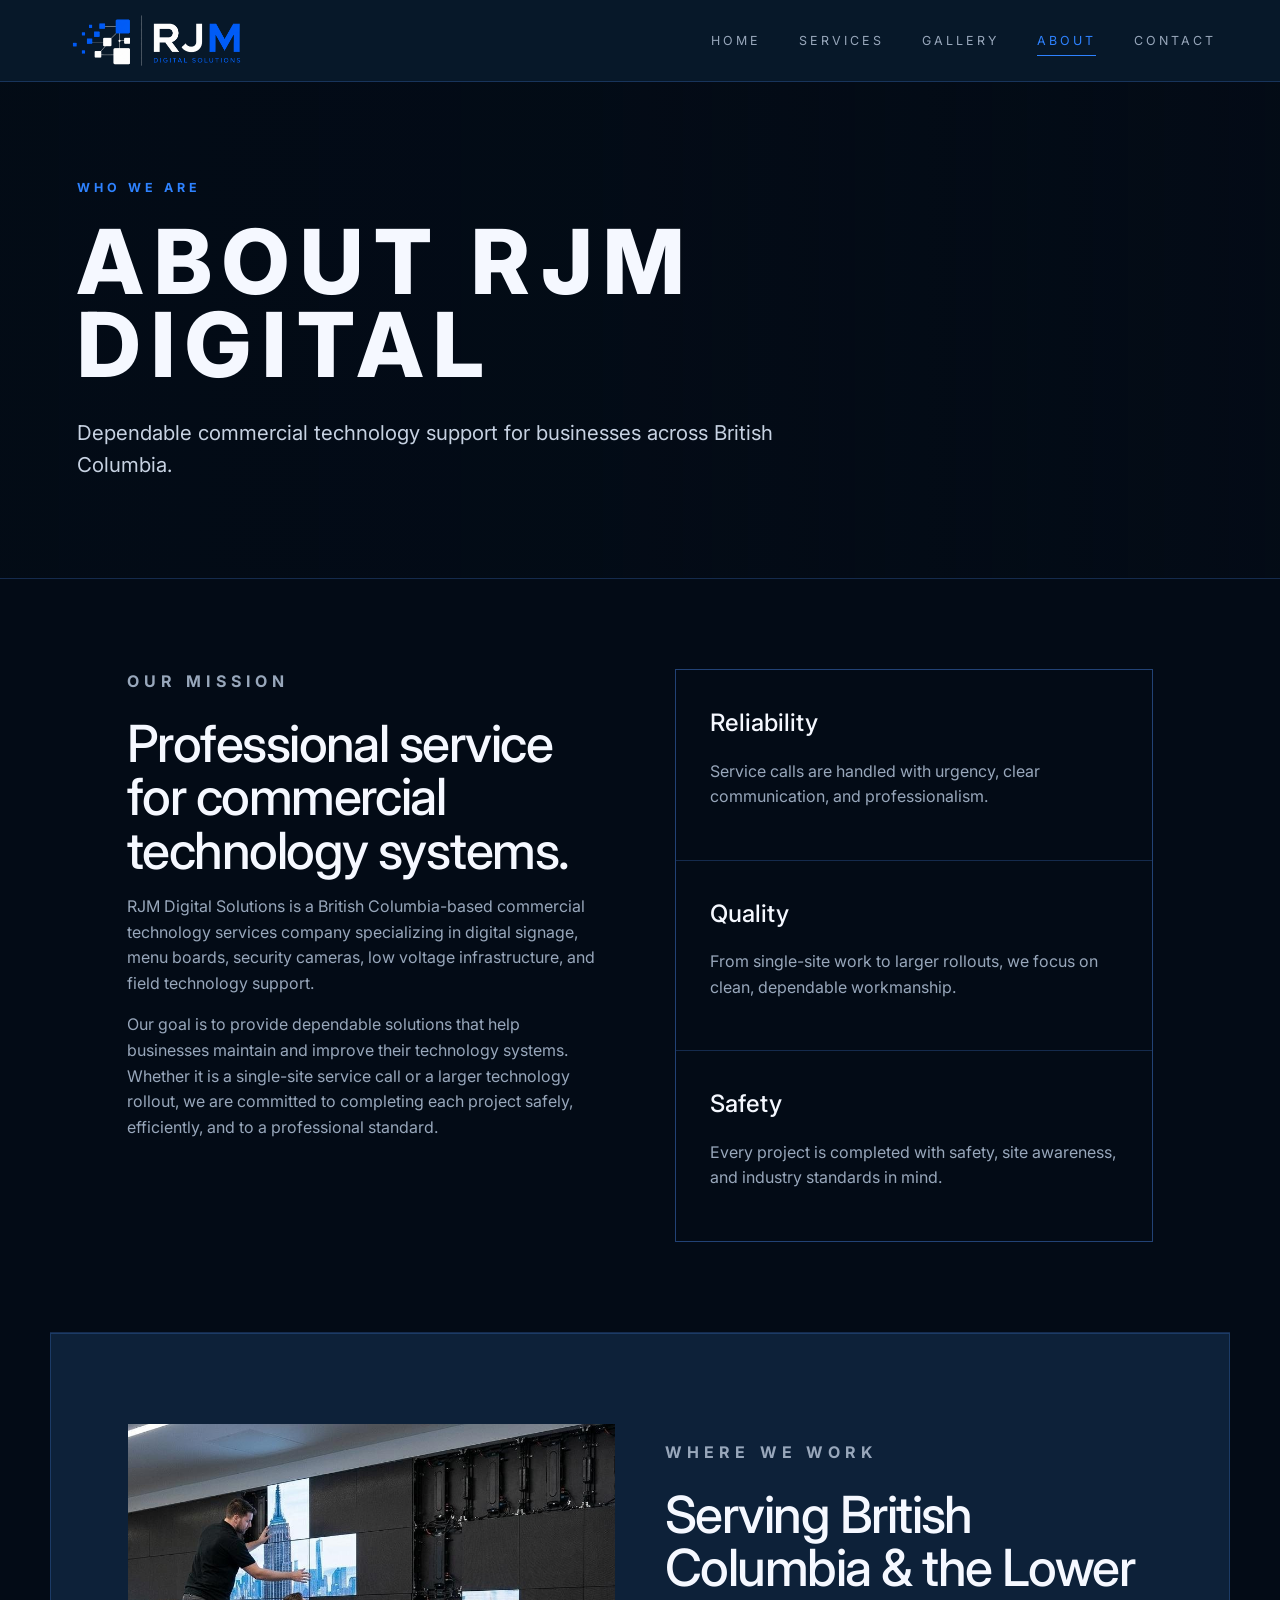
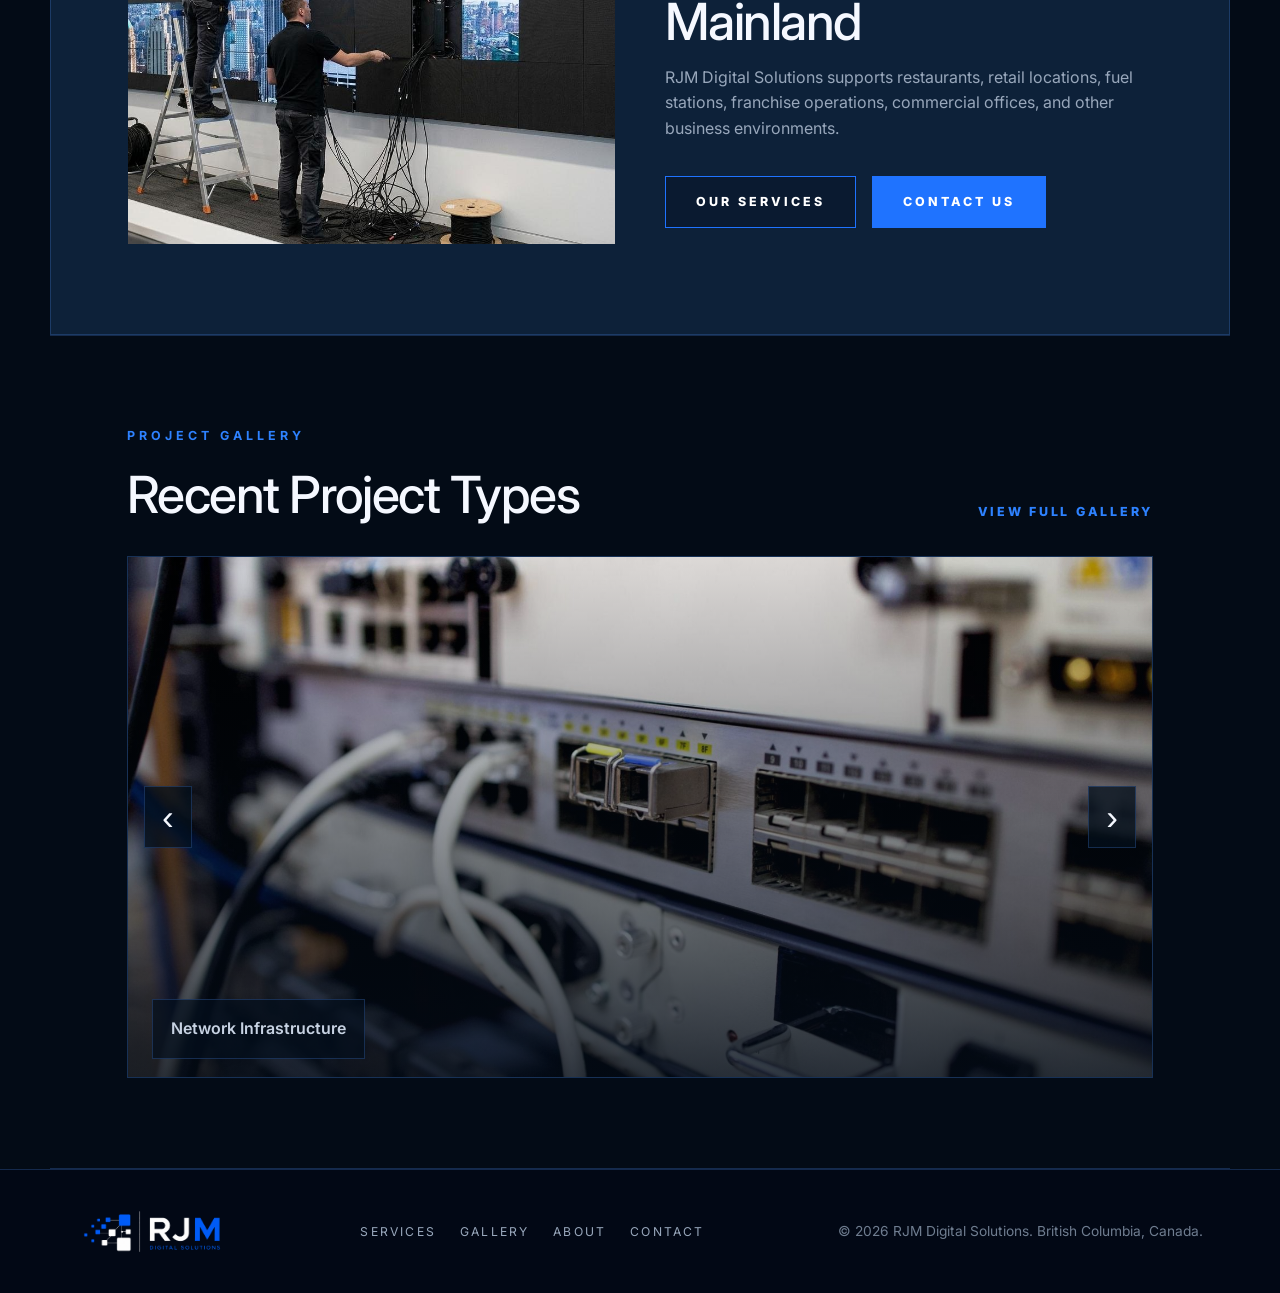
==== about.html @ 9bb383b0 "Add files via upload" ====
<!DOCTYPE html>
<html lang="en">
<head>
  <meta charset="UTF-8" />
  <meta name="viewport" content="width=device-width, initial-scale=1.0" />
  <meta name="description" content="About RJM Digital Solutions, a British Columbia commercial technology services company." />
  <title>About | RJM Digital Solutions</title>
  <link rel="preconnect" href="https://fonts.googleapis.com">
  <link rel="preconnect" href="https://fonts.gstatic.com" crossorigin>
  <link href="https://fonts.googleapis.com/css2?family=Inter:wght@400;500;600;700;800&display=swap" rel="stylesheet">
  <link rel="stylesheet" href="css/style.css" />
</head>
<body data-page="about">

<header class="site-header">
  <a class="brand" href="index.html" aria-label="RJM Digital Solutions home">
    <img src="images/logo-wordmark.png" alt="RJM Digital Solutions logo" />
  </a>
  <button class="nav-toggle" type="button" aria-label="Open menu" aria-expanded="false">
    <span></span><span></span><span></span>
  </button>
  <nav class="site-nav" aria-label="Main navigation">
    <a href="index.html" data-nav="home">Home</a>
    <a href="services.html" data-nav="services">Services</a>
    <a href="gallery.html" data-nav="gallery">Gallery</a>
    <a href="about.html" data-nav="about">About</a>
    <a href="contact.html" data-nav="contact">Contact</a>
  </nav>
</header>

<main>

<section class="page-hero" style="--hero-image: url('images/low-voltage-cabling.jpg');">
  <div class="hero-overlay"></div>
  <div class="page-hero-content">
    <p class="eyebrow">Who We Are</p>
    <h1>About RJM Digital</h1>
    <p>Dependable commercial technology support for businesses across British Columbia.</p>
  </div>
</section>

<section class="split-section about-split">
  <div>
    <p class="section-kicker">Our Mission</p>
    <h2>Professional service for commercial technology systems.</h2>
    <p>RJM Digital Solutions is a British Columbia-based commercial technology services company specializing in digital signage, menu boards, security cameras, low voltage infrastructure, and field technology support.</p>
    <p>Our goal is to provide dependable solutions that help businesses maintain and improve their technology systems. Whether it is a single-site service call or a larger technology rollout, we are committed to completing each project safely, efficiently, and to a professional standard.</p>
  </div>
  <div class="values-stack">
    <article><h3>Reliability</h3><p>Service calls are handled with urgency, clear communication, and professionalism.</p></article>
    <article><h3>Quality</h3><p>From single-site work to larger rollouts, we focus on clean, dependable workmanship.</p></article>
    <article><h3>Safety</h3><p>Every project is completed with safety, site awareness, and industry standards in mind.</p></article>
  </div>
</section>

<section class="image-copy-band">
  <img src="images/video-wall-install.jpg" alt="Technicians installing a commercial video wall">
  <div>
    <p class="section-kicker">Where We Work</p>
    <h2>Serving British Columbia &amp; the Lower Mainland</h2>
    <p>RJM Digital Solutions supports restaurants, retail locations, fuel stations, franchise operations, commercial offices, and other business environments.</p>
    <div class="hero-actions">
      <a class="btn btn-outline" href="services.html">Our Services</a>
      <a class="btn btn-primary" href="contact.html">Contact Us</a>
    </div>
  </div>
</section>


<section class="recent-projects" aria-labelledby="recent-projects-title">
  <div class="section-kicker">Project Gallery</div>
  <div class="section-heading-row">
    <h2 id="recent-projects-title">Recent Project Types</h2>
    <a class="text-link" href="gallery.html">View Full Gallery</a>
  </div>

  <div class="project-slider" data-slider>
    <button class="slider-arrow slider-prev" type="button" aria-label="Previous project" data-prev>‹</button>
    <div class="slider-track">
      <figure class="slide is-active">
        <img src="images/network-rack.jpg" alt="Commercial network rack and infrastructure equipment" data-lightbox>
        <figcaption>Network Infrastructure</figcaption>
      </figure>
      <figure class="slide">
        <img src="images/menu-board-store.jpg" alt="Digital menu boards inside a quick service restaurant" data-lightbox>
        <figcaption>Digital Menu Boards</figcaption>
      </figure>
      <figure class="slide">
        <img src="images/video-wall-install.jpg" alt="Technicians installing a commercial video wall" data-lightbox>
        <figcaption>Digital Signage Installations</figcaption>
      </figure>
      <figure class="slide">
        <img src="images/security-camera-tech.jpg" alt="Technician working on a security camera in a retail store" data-lightbox>
        <figcaption>Security Camera Service</figcaption>
      </figure>
      <figure class="slide">
        <img src="images/digital-signage-tech.jpg" alt="Technician installing a digital display in a restaurant" data-lightbox>
        <figcaption>Commercial Display Service</figcaption>
      </figure>
      <figure class="slide">
        <img src="images/low-voltage-cabling.jpg" alt="Low voltage technicians installing structured cabling" data-lightbox>
        <figcaption>Low Voltage Cabling</figcaption>
      </figure>
    </div>
    <button class="slider-arrow slider-next" type="button" aria-label="Next project" data-next>›</button>
  </div>
</section>

</main>

<footer class="site-footer">
  <div class="footer-inner">
    <a class="footer-logo" href="index.html">
      <img src="images/logo-wordmark.png" alt="RJM Digital Solutions logo" />
    </a>
    <div class="footer-links">
      <a href="services.html">Services</a>
      <a href="gallery.html">Gallery</a>
      <a href="about.html">About</a>
      <a href="contact.html">Contact</a>
    </div>
    <p>© 2026 RJM Digital Solutions. British Columbia, Canada.</p>
  </div>
</footer>
<div class="lightbox" id="lightbox" aria-hidden="true">
  <button class="lightbox-close" type="button" aria-label="Close image">×</button>
  <img src="" alt="Expanded gallery image">
</div>

<script src="js/script.js"></script>
</body>
</html>
---- css/style.css ----
:root {
  --navy-950: #030b16;
  --navy-900: #061323;
  --navy-850: #091a2f;
  --navy-800: #0d2139;
  --navy-700: #102a49;
  --blue: #1f73ff;
  --blue-2: #2e82ff;
  --text: #f5f8ff;
  --muted: #98a7bb;
  --line: rgba(69, 126, 218, 0.28);
  --panel: rgba(11, 29, 50, 0.92);
  --max: 1180px;
}

* {
  box-sizing: border-box;
}

html {
  scroll-behavior: smooth;
}

body {
  margin: 0;
  font-family: "Inter", Arial, sans-serif;
  background: var(--navy-950);
  color: var(--text);
  line-height: 1.6;
}

img {
  max-width: 100%;
  display: block;
}

a {
  color: inherit;
  text-decoration: none;
}

.site-header {
  position: sticky;
  top: 0;
  z-index: 1000;
  height: 82px;
  padding: 0 clamp(18px, 5vw, 70px);
  background: rgba(8, 25, 43, 0.96);
  border-bottom: 1px solid var(--line);
  display: flex;
  align-items: center;
  justify-content: space-between;
  backdrop-filter: blur(14px);
}

.brand {
  display: inline-flex;
  align-items: center;
  min-width: 220px;
}

.brand img {
  width: 185px;
  height: auto;
}

.site-nav {
  display: flex;
  align-items: center;
  gap: clamp(18px, 3vw, 38px);
}

.site-nav a {
  position: relative;
  font-size: 0.78rem;
  letter-spacing: 0.24em;
  text-transform: uppercase;
  color: var(--muted);
  padding: 28px 0;
  transition: color 0.2s ease;
}

.site-nav a:hover,
.site-nav a.is-active {
  color: var(--blue-2);
}

.site-nav a.is-active::after,
.site-nav a:hover::after {
  content: "";
  position: absolute;
  left: 0;
  right: 0;
  bottom: 22px;
  height: 1px;
  background: var(--blue-2);
}

.nav-toggle {
  display: none;
  background: none;
  border: 1px solid var(--line);
  width: 44px;
  height: 42px;
  align-items: center;
  justify-content: center;
  flex-direction: column;
  gap: 5px;
  cursor: pointer;
}

.nav-toggle span {
  width: 20px;
  height: 2px;
  background: var(--text);
}

main {
  overflow: hidden;
}

.hero,
.page-hero {
  position: relative;
  min-height: 680px;
  display: grid;
  align-items: center;
  padding: 96px clamp(22px, 6vw, 84px);
  background-image: var(--hero-image);
  background-size: cover;
  background-position: center;
  border-bottom: 1px solid var(--line);
}

.page-hero {
  min-height: 440px;
}

.hero-overlay {
  position: absolute;
  inset: 0;
  background:
    linear-gradient(90deg, rgba(3, 11, 22, 0.94) 0%, rgba(3, 11, 22, 0.84) 48%, rgba(3, 11, 22, 0.40) 100%),
    linear-gradient(0deg, rgba(3, 11, 22, 0.86), rgba(3, 11, 22, 0.18));
}

.hero-content,
.page-hero-content {
  position: relative;
  z-index: 2;
  max-width: 760px;
}

.hero h1,
.page-hero h1 {
  margin: 0;
  font-size: clamp(3rem, 8vw, 7.5rem);
  line-height: 0.93;
  letter-spacing: 0.12em;
  text-transform: uppercase;
  font-weight: 800;
}

.page-hero h1 {
  font-size: clamp(3rem, 7vw, 5.7rem);
}

.eyebrow,
.section-kicker {
  margin: 0 0 22px;
  color: var(--blue-2);
  font-size: 0.78rem;
  font-weight: 700;
  letter-spacing: 0.32em;
  text-transform: uppercase;
}

.hero-subtitle,
.page-hero p:not(.eyebrow) {
  max-width: 700px;
  margin: 30px 0 0;
  color: #c7d2e2;
  font-size: clamp(1.05rem, 2vw, 1.28rem);
}

.hero-actions {
  display: flex;
  align-items: center;
  gap: 16px;
  flex-wrap: wrap;
  margin-top: 34px;
}

.btn {
  display: inline-flex;
  align-items: center;
  justify-content: center;
  min-height: 52px;
  padding: 0 30px;
  border: 1px solid var(--blue);
  font-size: 0.78rem;
  font-weight: 800;
  letter-spacing: 0.24em;
  text-transform: uppercase;
  transition: transform 0.2s ease, background 0.2s ease, border-color 0.2s ease;
}

.btn:hover {
  transform: translateY(-2px);
}

.btn-primary {
  background: var(--blue);
  color: #fff;
}

.btn-outline {
  background: rgba(4, 15, 28, 0.32);
  color: #fff;
}

.hero-panel {
  position: absolute;
  z-index: 2;
  right: clamp(24px, 6vw, 86px);
  bottom: 70px;
  width: min(40vw, 560px);
  padding: 28px;
  background: rgba(4, 15, 28, 0.72);
  border: 1px solid var(--line);
  box-shadow: 0 30px 80px rgba(0, 0, 0, 0.35);
}

.hero-panel img {
  width: 100%;
}

section {
  padding: 90px clamp(22px, 6vw, 84px);
}

section > h2,
.split-section h2,
.feature-grid-section h2,
.recent-projects h2,
.gallery-section h2,
.contact-section h2,
.cta-band h2,
.image-copy-band h2 {
  margin: 0;
  font-size: clamp(2rem, 4vw, 3.8rem);
  line-height: 1.05;
  font-weight: 500;
  letter-spacing: -0.03em;
}

.split-section {
  max-width: var(--max);
  margin: 0 auto;
  display: grid;
  grid-template-columns: 1fr 1fr;
  gap: 70px;
  border-bottom: 1px solid var(--line);
}

.copy-block p,
.about-split p,
.image-copy-band p,
.service-detail p,
.value-grid p,
.values-stack p,
.contact-info p,
.form-note {
  color: var(--muted);
  font-size: 1rem;
}

.feature-grid-section,
.dark-panel-section,
.gallery-section,
.services-detail-grid,
.contact-section,
.image-copy-band,
.recent-projects,
.cta-band {
  max-width: var(--max);
  margin: 0 auto;
}

.service-preview-grid {
  margin-top: 42px;
  display: grid;
  grid-template-columns: repeat(4, 1fr);
  gap: 1px;
  border: 1px solid var(--line);
  background: var(--line);
}

.image-card {
  min-height: 370px;
  position: relative;
  overflow: hidden;
  background: var(--navy-900);
}

.image-card img {
  width: 100%;
  height: 100%;
  object-fit: cover;
  opacity: 0.58;
  transition: transform 0.35s ease, opacity 0.35s ease;
}

.image-card:hover img {
  transform: scale(1.06);
  opacity: 0.78;
}

.image-card::after {
  content: "";
  position: absolute;
  inset: 0;
  background: linear-gradient(0deg, rgba(3, 11, 22, 0.92) 0%, rgba(3, 11, 22, 0.12) 70%);
}

.image-card div {
  position: absolute;
  z-index: 2;
  left: 28px;
  right: 28px;
  bottom: 28px;
}

.image-card span {
  display: block;
  font-size: 1.35rem;
  font-weight: 600;
  margin-bottom: 10px;
}

.image-card p {
  margin: 0;
  color: #b6c2d2;
  font-size: 0.95rem;
}

.dark-panel-section {
  background: var(--navy-900);
  border: 1px solid var(--line);
  margin-top: 20px;
}

.value-grid {
  display: grid;
  grid-template-columns: repeat(4, 1fr);
  gap: 1px;
  margin-top: 35px;
  background: var(--line);
  border: 1px solid var(--line);
}

.value-grid article,
.values-stack article {
  background: var(--navy-950);
  padding: 34px;
}

.value-grid h3,
.values-stack h3,
.service-detail h2 {
  margin: 0 0 16px;
  font-size: 1.5rem;
  font-weight: 500;
}

.cta-band {
  display: flex;
  align-items: center;
  justify-content: space-between;
  gap: 28px;
  background: var(--navy-800);
  border: 1px solid var(--line);
  margin-top: 20px;
}

.services-detail-grid {
  display: grid;
  gap: 1px;
  background: var(--line);
  border: 1px solid var(--line);
  padding: 0;
  margin-top: 80px;
  margin-bottom: 80px;
}

.service-detail {
  display: grid;
  grid-template-columns: 0.9fr 1.1fr;
  gap: 0;
  background: var(--navy-950);
}

.service-detail.reverse {
  grid-template-columns: 1.1fr 0.9fr;
}

.service-detail.reverse img {
  order: 2;
}

.service-detail img {
  width: 100%;
  height: 100%;
  min-height: 440px;
  object-fit: cover;
}

.service-detail > div {
  padding: clamp(32px, 5vw, 60px);
  background: rgba(8, 25, 43, 0.76);
}

.service-detail ul {
  padding-left: 20px;
  color: #c2cad8;
}

.service-detail li {
  margin: 10px 0;
}

.gallery-grid {
  display: grid;
  grid-template-columns: repeat(3, 1fr);
  gap: 18px;
  margin-top: 38px;
}

.gallery-grid figure {
  margin: 0;
  background: var(--navy-900);
  border: 1px solid var(--line);
  overflow: hidden;
}

.gallery-grid img {
  width: 100%;
  height: 290px;
  object-fit: cover;
  cursor: zoom-in;
  transition: transform 0.3s ease;
}

.gallery-grid figure:hover img {
  transform: scale(1.04);
}

.gallery-grid figcaption,
.slide figcaption {
  padding: 16px 18px;
  color: #c7d2e2;
  font-weight: 600;
}

.tag-list {
  display: flex;
  flex-wrap: wrap;
  gap: 12px;
}

.tag-list span {
  border: 1px solid var(--line);
  background: var(--navy-950);
  padding: 12px 16px;
  color: #c7d2e2;
}

.about-split {
  align-items: start;
}

.values-stack {
  display: grid;
  gap: 1px;
  background: var(--line);
  border: 1px solid var(--line);
}

.image-copy-band {
  display: grid;
  grid-template-columns: 1fr 1fr;
  gap: 50px;
  align-items: center;
  background: var(--navy-800);
  border: 1px solid var(--line);
}

.image-copy-band img {
  width: 100%;
  height: 420px;
  object-fit: cover;
}

.contact-section {
  display: grid;
  grid-template-columns: 0.9fr 1.1fr;
  gap: 80px;
  align-items: start;
}

.info-block {
  margin-top: 34px;
}

.info-block a {
  color: #c7d2e2;
}

.quote-form {
  background: var(--navy-900);
  border: 1px solid var(--line);
  padding: clamp(26px, 4vw, 44px);
}

.form-grid {
  display: grid;
  grid-template-columns: 1fr 1fr;
  gap: 18px;
  margin-top: 24px;
}

label {
  display: grid;
  gap: 8px;
  color: var(--blue-2);
  font-size: 0.75rem;
  font-weight: 700;
  letter-spacing: 0.22em;
  text-transform: uppercase;
}

label.full {
  grid-column: 1 / -1;
}

input,
select,
textarea {
  width: 100%;
  border: 1px solid rgba(72, 130, 222, 0.45);
  background: #10233b;
  color: var(--text);
  min-height: 52px;
  padding: 14px 16px;
  font: inherit;
  outline: none;
}

textarea {
  min-height: 150px;
  resize: vertical;
}

input:focus,
select:focus,
textarea:focus {
  border-color: var(--blue);
}

.full-button {
  width: 100%;
  margin-top: 22px;
}

.form-note {
  font-size: 0.85rem;
  margin-bottom: 0;
}

.recent-projects {
  border-top: 1px solid var(--line);
  border-bottom: 1px solid var(--line);
}

.section-heading-row {
  display: flex;
  align-items: end;
  justify-content: space-between;
  gap: 20px;
  margin-bottom: 34px;
}

.text-link {
  color: var(--blue-2);
  font-size: 0.78rem;
  font-weight: 800;
  letter-spacing: 0.22em;
  text-transform: uppercase;
}

.project-slider {
  position: relative;
  border: 1px solid var(--line);
  background: var(--navy-900);
  overflow: hidden;
}

.slider-track {
  min-height: 520px;
  position: relative;
}

.slide {
  position: absolute;
  inset: 0;
  margin: 0;
  opacity: 0;
  pointer-events: none;
  transition: opacity 0.55s ease;
}

.slide.is-active {
  opacity: 1;
  pointer-events: auto;
}

.slide img {
  width: 100%;
  height: 520px;
  object-fit: cover;
  cursor: zoom-in;
}

.slide::after {
  content: "";
  position: absolute;
  inset: 0;
  background: linear-gradient(0deg, rgba(3, 11, 22, 0.82), rgba(3, 11, 22, 0.05));
  pointer-events: none;
}

.slide figcaption {
  position: absolute;
  z-index: 2;
  left: 24px;
  bottom: 18px;
  background: rgba(4, 15, 28, 0.72);
  border: 1px solid var(--line);
}

.slider-arrow {
  position: absolute;
  top: 50%;
  transform: translateY(-50%);
  z-index: 4;
  width: 48px;
  height: 62px;
  border: 1px solid var(--line);
  background: rgba(4, 15, 28, 0.74);
  color: var(--text);
  font-size: 2.2rem;
  cursor: pointer;
}

.slider-prev { left: 16px; }
.slider-next { right: 16px; }

.site-footer {
  background: #020815;
  border-top: 1px solid var(--line);
  padding: 36px clamp(22px, 6vw, 84px);
}

.footer-inner {
  max-width: var(--max);
  margin: 0 auto;
  display: flex;
  align-items: center;
  justify-content: space-between;
  gap: 24px;
}

.footer-logo img {
  width: 150px;
}

.footer-links {
  display: flex;
  gap: 24px;
}

.footer-links a {
  color: var(--muted);
  letter-spacing: 0.18em;
  text-transform: uppercase;
  font-size: 0.76rem;
}

.footer-inner p {
  color: #6f7d90;
  font-size: 0.86rem;
}

.lightbox {
  position: fixed;
  inset: 0;
  z-index: 2000;
  display: none;
  align-items: center;
  justify-content: center;
  padding: 30px;
  background: rgba(0, 0, 0, 0.88);
}

.lightbox.is-open {
  display: flex;
}

.lightbox img {
  max-width: 94vw;
  max-height: 86vh;
  object-fit: contain;
  border: 1px solid rgba(255, 255, 255, 0.2);
}

.lightbox-close {
  position: absolute;
  top: 20px;
  right: 26px;
  border: 1px solid rgba(255, 255, 255, 0.32);
  background: rgba(4, 15, 28, 0.86);
  color: #fff;
  font-size: 2rem;
  width: 52px;
  height: 52px;
  cursor: pointer;
}

@media (max-width: 1050px) {
  .service-preview-grid,
  .value-grid,
  .gallery-grid {
    grid-template-columns: repeat(2, 1fr);
  }
  .hero-panel {
    display: none;
  }
  .hero,
  .page-hero {
    min-height: 560px;
  }
}

@media (max-width: 820px) {
  .site-header {
    height: 74px;
  }
  .brand img {
    width: 155px;
  }
  .nav-toggle {
    display: inline-flex;
  }
  .site-nav {
    position: fixed;
    top: 74px;
    left: 0;
    right: 0;
    display: none;
    flex-direction: column;
    align-items: stretch;
    gap: 0;
    background: rgba(6, 19, 35, 0.98);
    border-bottom: 1px solid var(--line);
  }
  .site-nav.is-open {
    display: flex;
  }
  .site-nav a {
    padding: 18px 24px;
    border-top: 1px solid var(--line);
  }
  .site-nav a.is-active::after,
  .site-nav a:hover::after {
    display: none;
  }
  .split-section,
  .service-detail,
  .service-detail.reverse,
  .image-copy-band,
  .contact-section {
    grid-template-columns: 1fr;
  }
  .service-detail.reverse img {
    order: 0;
  }
  .cta-band,
  .section-heading-row,
  .footer-inner {
    flex-direction: column;
    align-items: flex-start;
  }
  .form-grid {
    grid-template-columns: 1fr;
  }
  .footer-links {
    flex-wrap: wrap;
  }
}

@media (max-width: 600px) {
  .hero,
  .page-hero,
  section {
    padding-left: 18px;
    padding-right: 18px;
  }
  .hero h1,
  .page-hero h1 {
    letter-spacing: 0.07em;
  }
  .service-preview-grid,
  .value-grid,
  .gallery-grid {
    grid-template-columns: 1fr;
  }
  .slider-track,
  .slide img {
    height: 360px;
    min-height: 360px;
  }
  .slider-arrow {
    width: 42px;
    height: 52px;
  }
  .service-detail img,
  .image-copy-band img {
    min-height: 300px;
    height: 300px;
  }
}
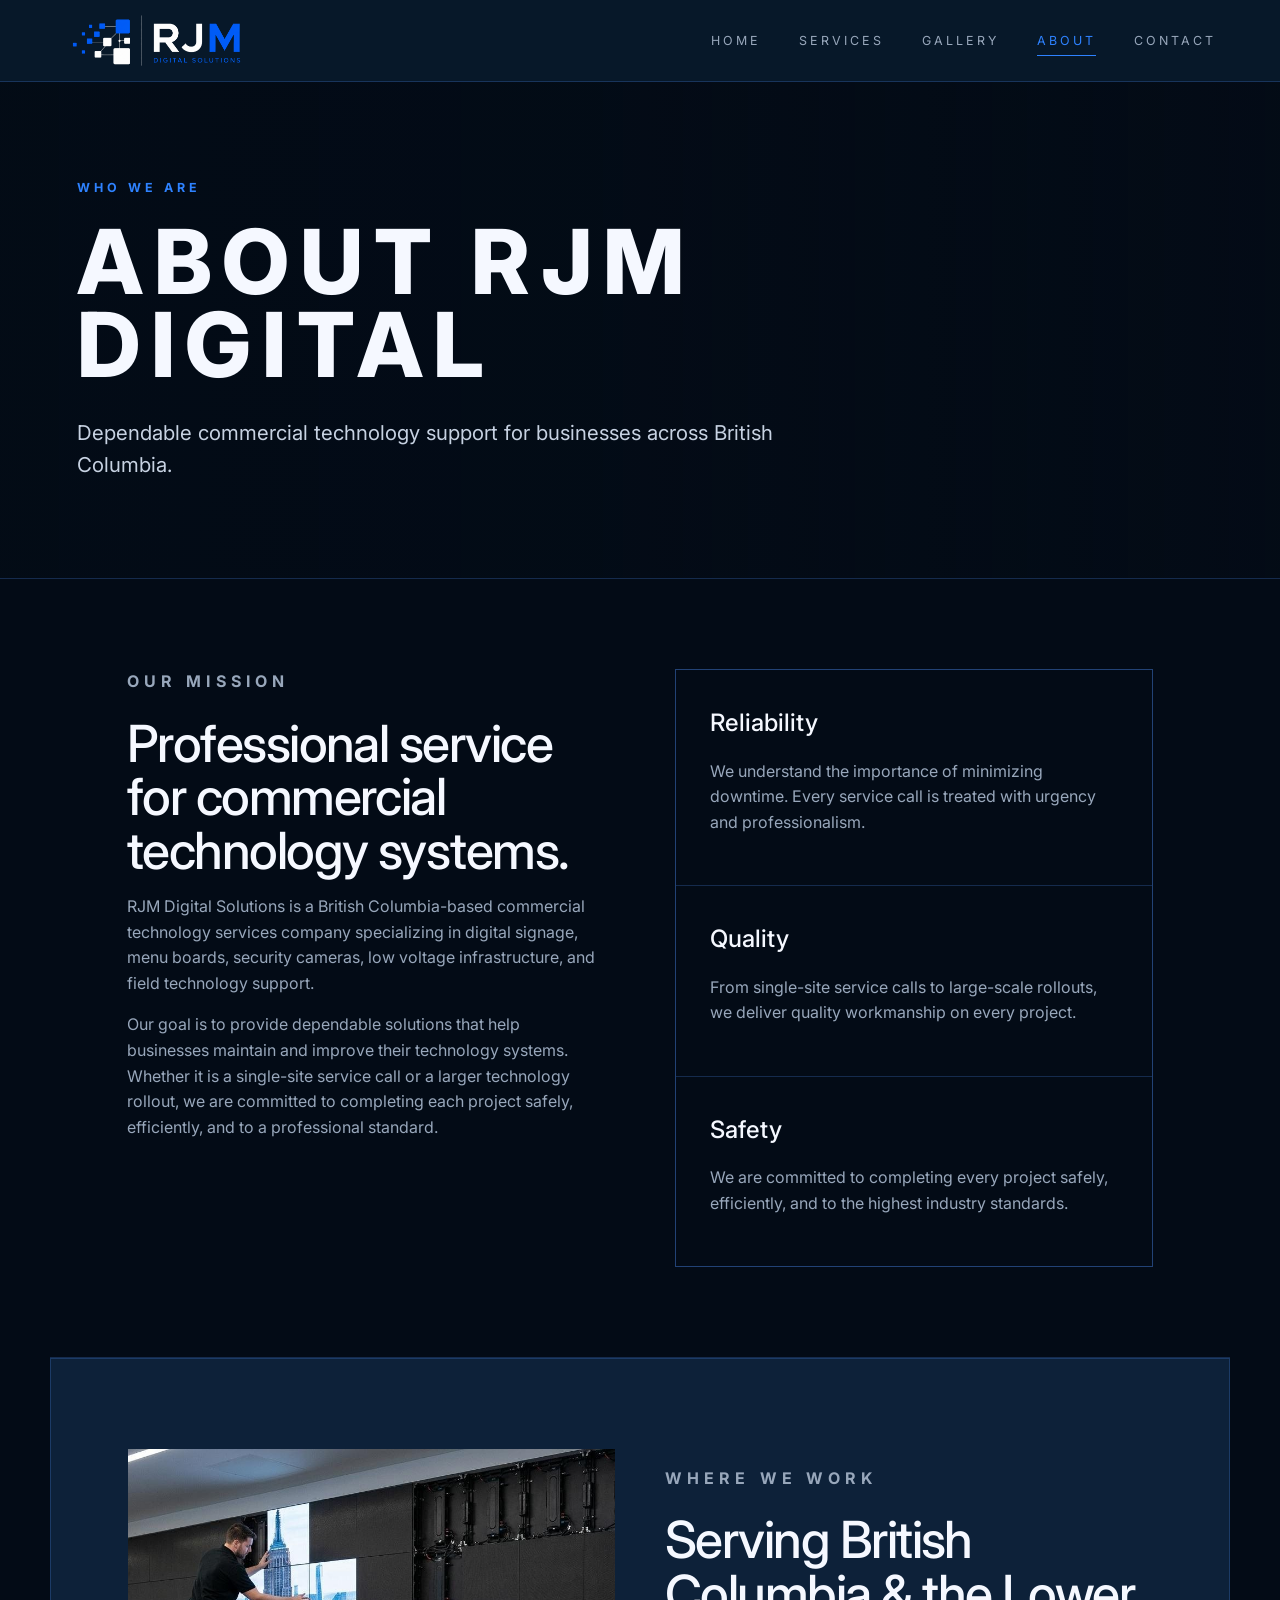
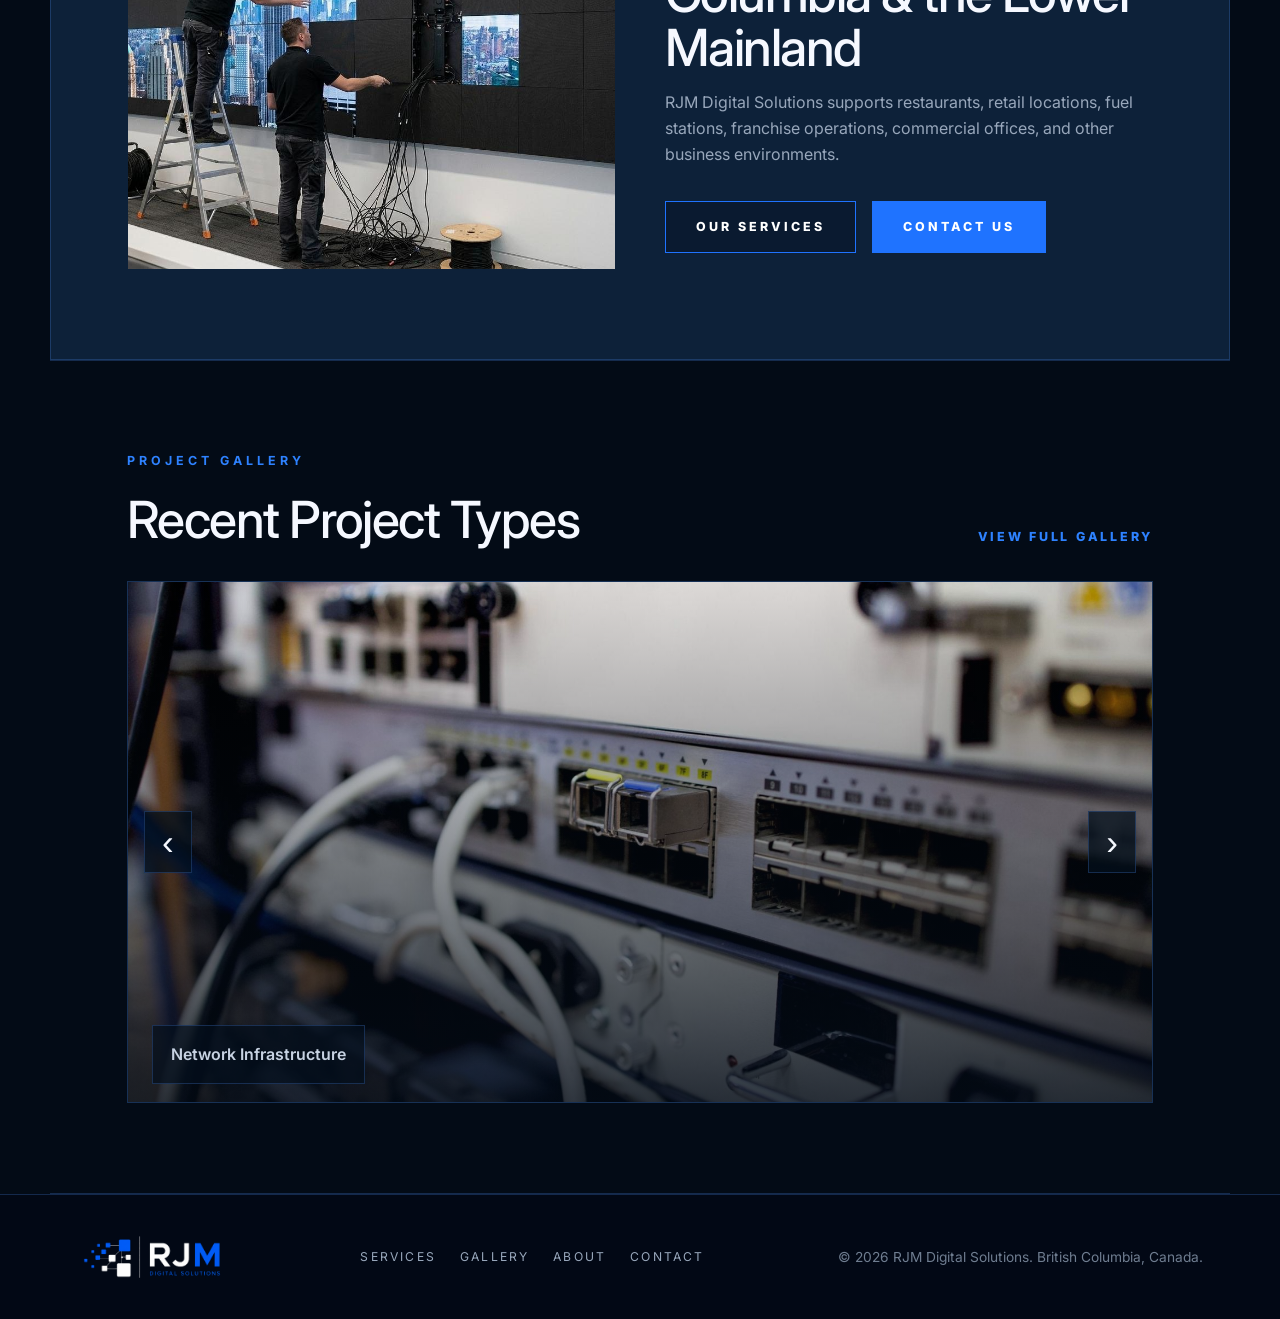
==== commit 8cbb7193: "Update about.html" ====
--- a/about.html
+++ b/about.html
@@ -47,9 +47,9 @@
     <p>Our goal is to provide dependable solutions that help businesses maintain and improve their technology systems. Whether it is a single-site service call or a larger technology rollout, we are committed to completing each project safely, efficiently, and to a professional standard.</p>
   </div>
   <div class="values-stack">
-    <article><h3>Reliability</h3><p>Service calls are handled with urgency, clear communication, and professionalism.</p></article>
-    <article><h3>Quality</h3><p>From single-site work to larger rollouts, we focus on clean, dependable workmanship.</p></article>
-    <article><h3>Safety</h3><p>Every project is completed with safety, site awareness, and industry standards in mind.</p></article>
+    <article><h3>Reliability</h3><p>We understand the importance of minimizing downtime. Every service call is treated with urgency and professionalism.</p></article>
+    <article><h3>Quality</h3><p>From single-site service calls to large-scale rollouts, we deliver quality workmanship on every project.</p></article>
+    <article><h3>Safety</h3><p>We are committed to completing every project safely, efficiently, and to the highest industry standards.</p></article>
   </div>
 </section>
 
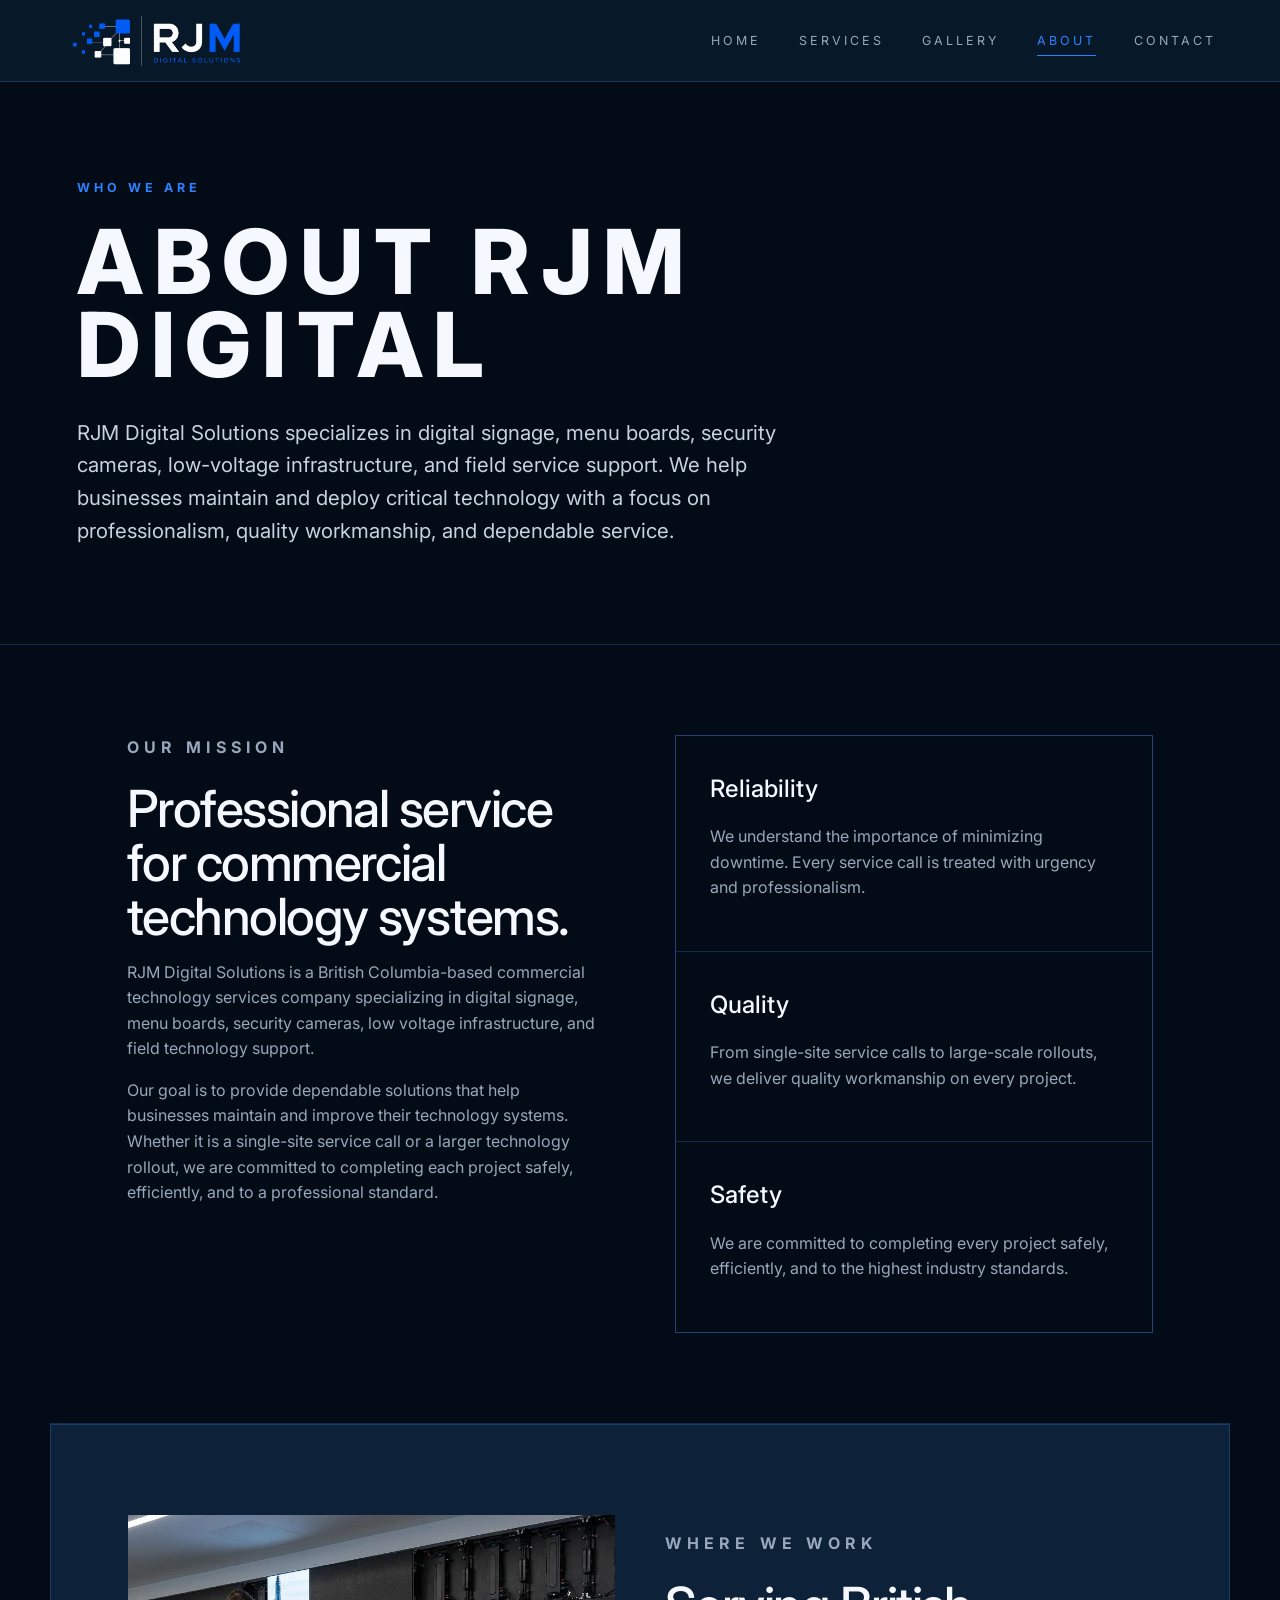
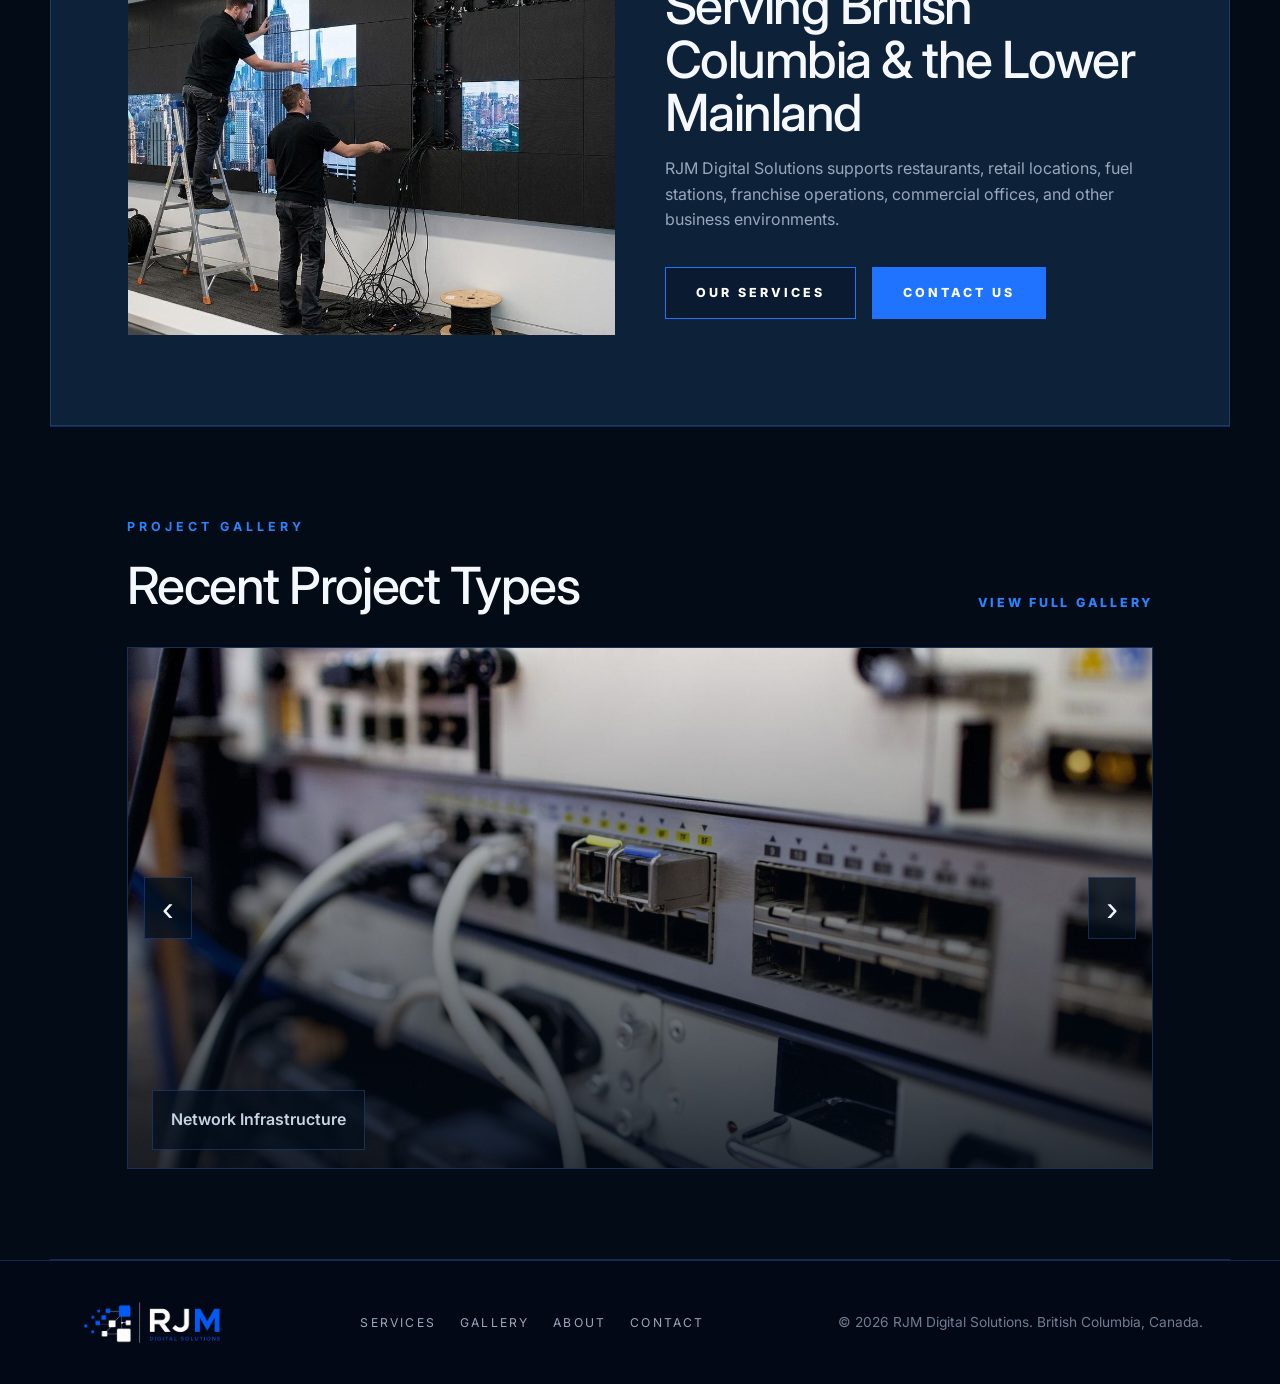
==== commit 322de319: "Update about.html" ====
--- a/about.html
+++ b/about.html
@@ -1,6 +1,8 @@
 <!DOCTYPE html>
 <html lang="en">
 <head>
+  <link rel="icon" href="/favicon-light.png" media="(prefers-color-scheme: light)">
+<link rel="icon" href="/favicon-dark.png" media="(prefers-color-scheme: dark)">
   <meta charset="UTF-8" />
   <meta name="viewport" content="width=device-width, initial-scale=1.0" />
   <meta name="description" content="About RJM Digital Solutions, a British Columbia commercial technology services company." />
@@ -35,7 +37,7 @@
   <div class="page-hero-content">
     <p class="eyebrow">Who We Are</p>
     <h1>About RJM Digital</h1>
-    <p>Dependable commercial technology support for businesses across British Columbia.</p>
+    <p>RJM Digital Solutions specializes in digital signage, menu boards, security cameras, low-voltage infrastructure, and field service support. We help businesses maintain and deploy critical technology with a focus on professionalism, quality workmanship, and dependable service.</p>
   </div>
 </section>
 
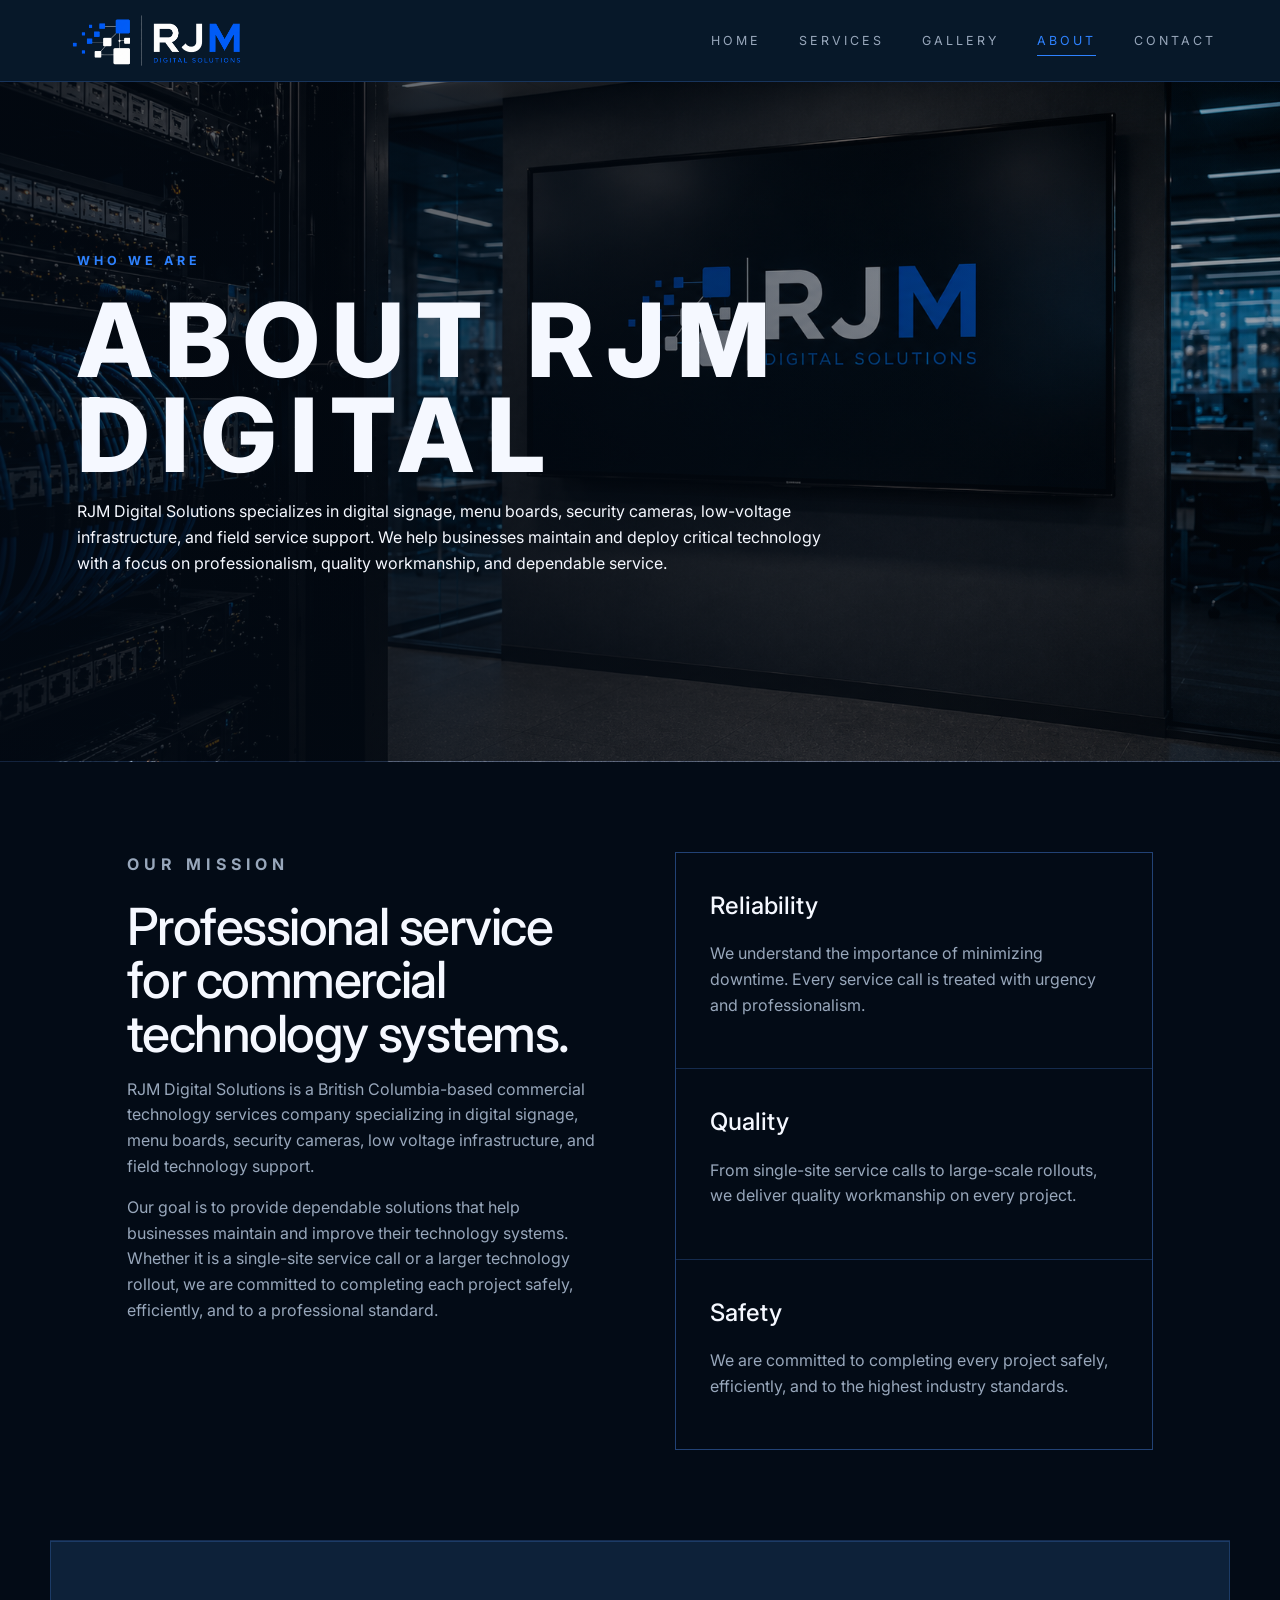
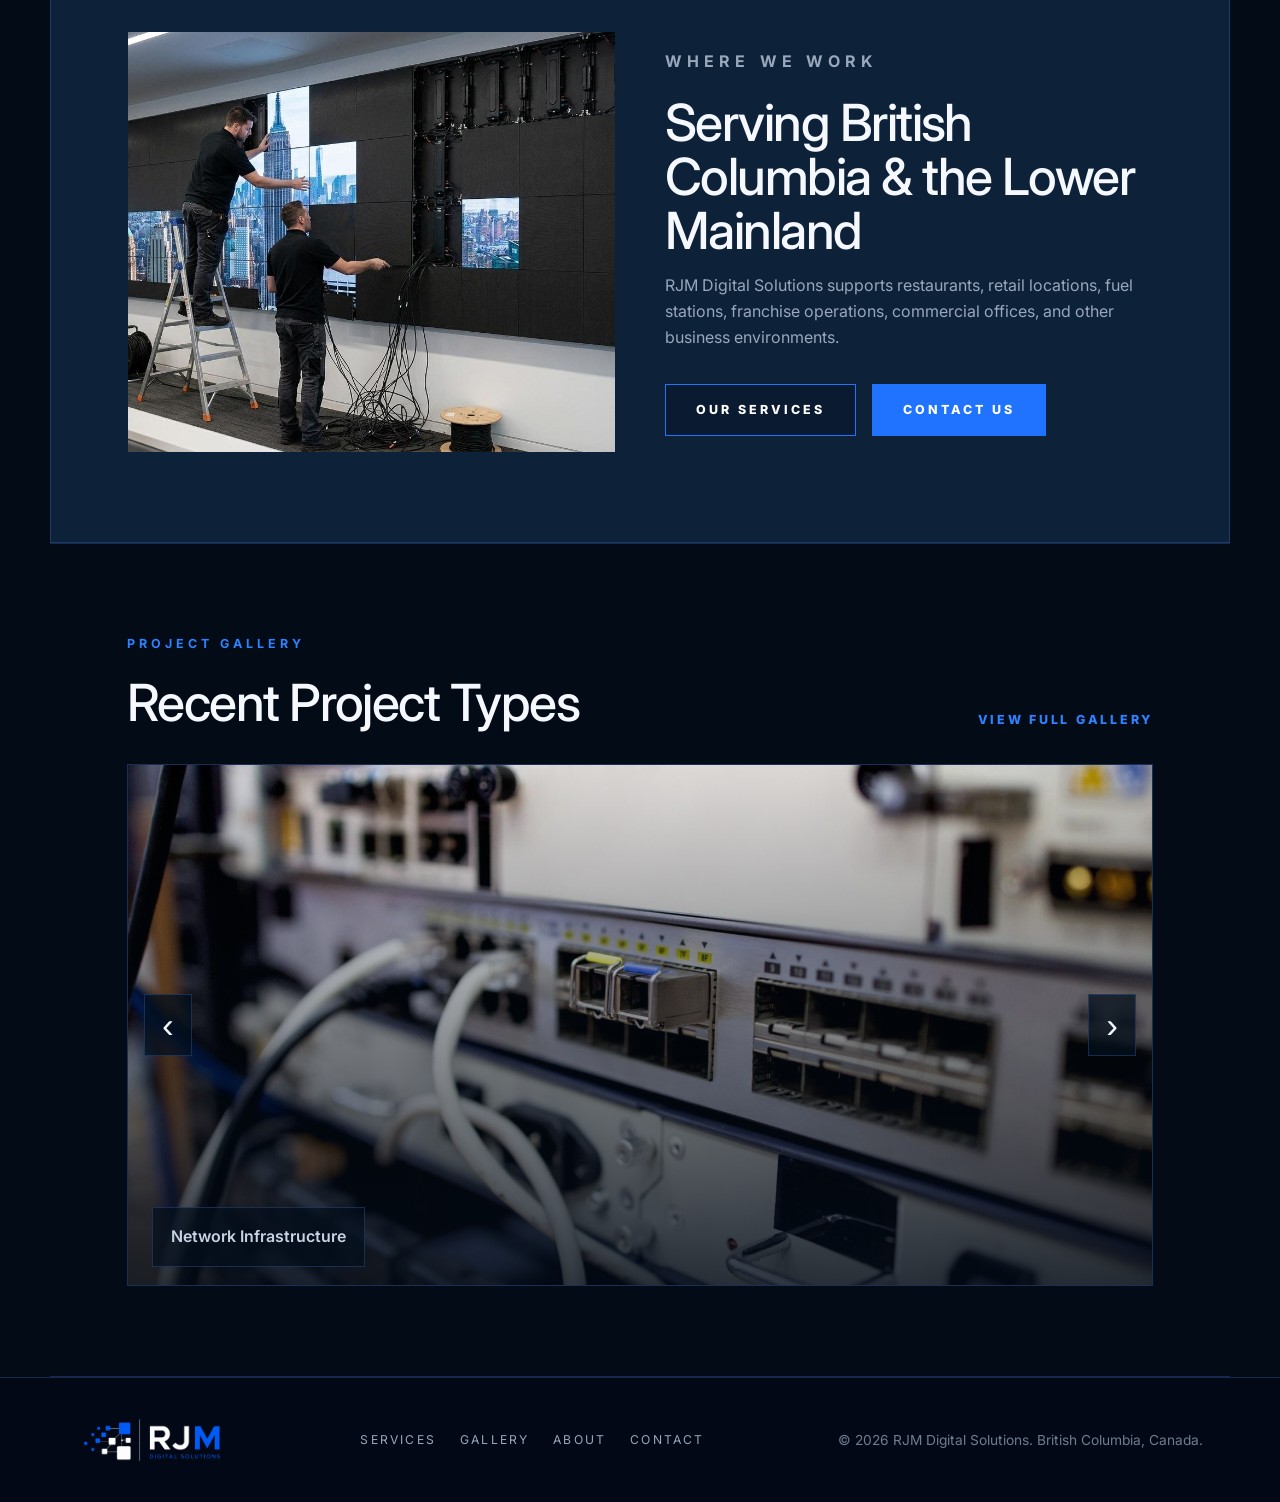
==== commit 78bc7cc6: "Update about.html" ====
--- a/about.html
+++ b/about.html
@@ -32,7 +32,7 @@
 
 <main>
 
-<section class="page-hero" style="--hero-image: url('images/low-voltage-cabling.jpg');">
+<section class="hero hero-home" style="background-image: url('images/about-hero.png');">
   <div class="hero-overlay"></div>
   <div class="page-hero-content">
     <p class="eyebrow">Who We Are</p>
--- a/css/style.css
+++ b/css/style.css
@@ -141,8 +141,17 @@
   position: absolute;
   inset: 0;
   background:
-    linear-gradient(90deg, rgba(3, 11, 22, 0.94) 0%, rgba(3, 11, 22, 0.84) 48%, rgba(3, 11, 22, 0.40) 100%),
-    linear-gradient(0deg, rgba(3, 11, 22, 0.86), rgba(3, 11, 22, 0.18));
+    linear-gradient(
+      90deg,
+      rgba(3, 11, 22, 0.68) 0%,
+      rgba(3, 11, 22, 0.52) 48%,
+      rgba(3, 11, 22, 0.18) 100%
+    ),
+    linear-gradient(
+      0deg,
+      rgba(3, 11, 22, 0.42),
+      rgba(3, 11, 22, 0.06)
+    );
 }
 
 .hero-content,
@@ -179,9 +188,14 @@
 .hero-subtitle,
 .page-hero p:not(.eyebrow) {
   max-width: 700px;
-  margin: 30px 0 0;
-  color: #c7d2e2;
-  font-size: clamp(1.05rem, 2vw, 1.28rem);
+  margin: 26px 0 0;
+
+  font-size: 1.15rem;
+  font-weight: 400;
+  line-height: 1.7;
+  letter-spacing: 0.005em;
+
+  color: rgba(255,255,255,0.75);
 }
 
 .hero-actions {
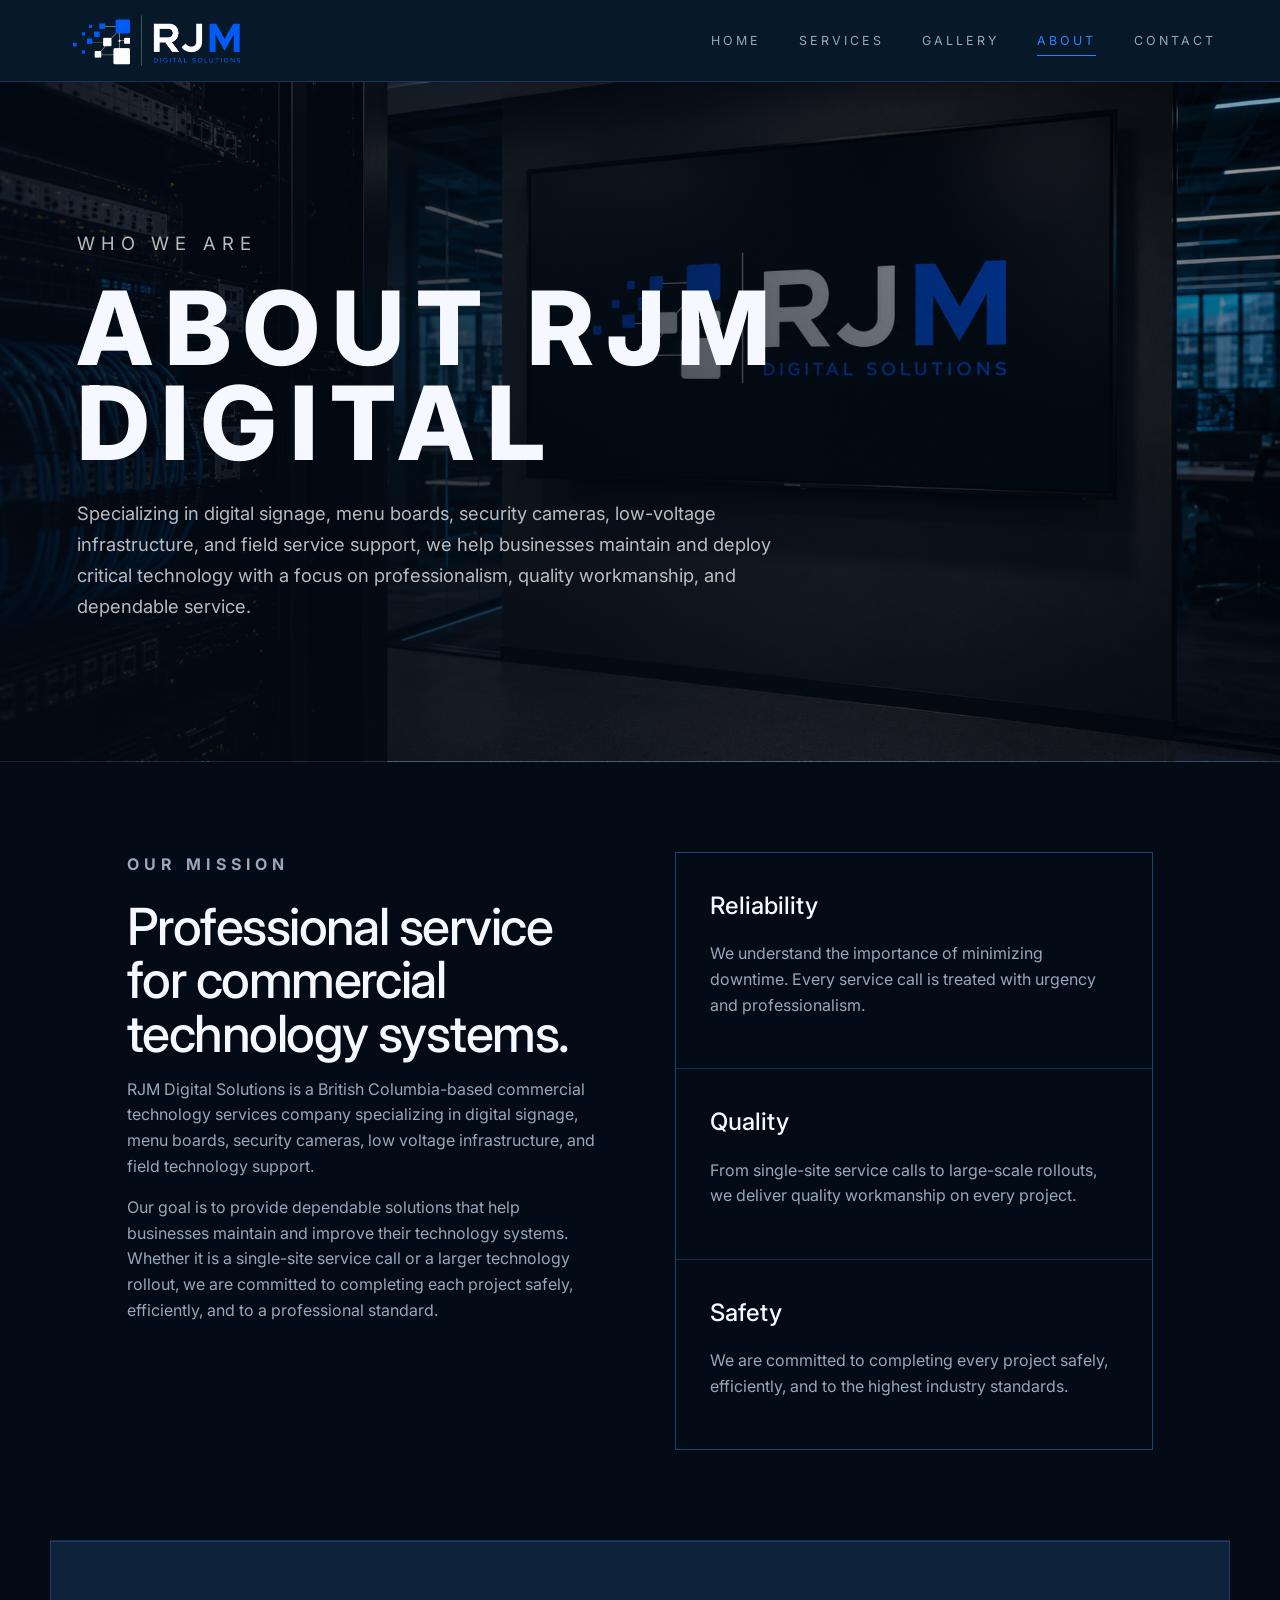
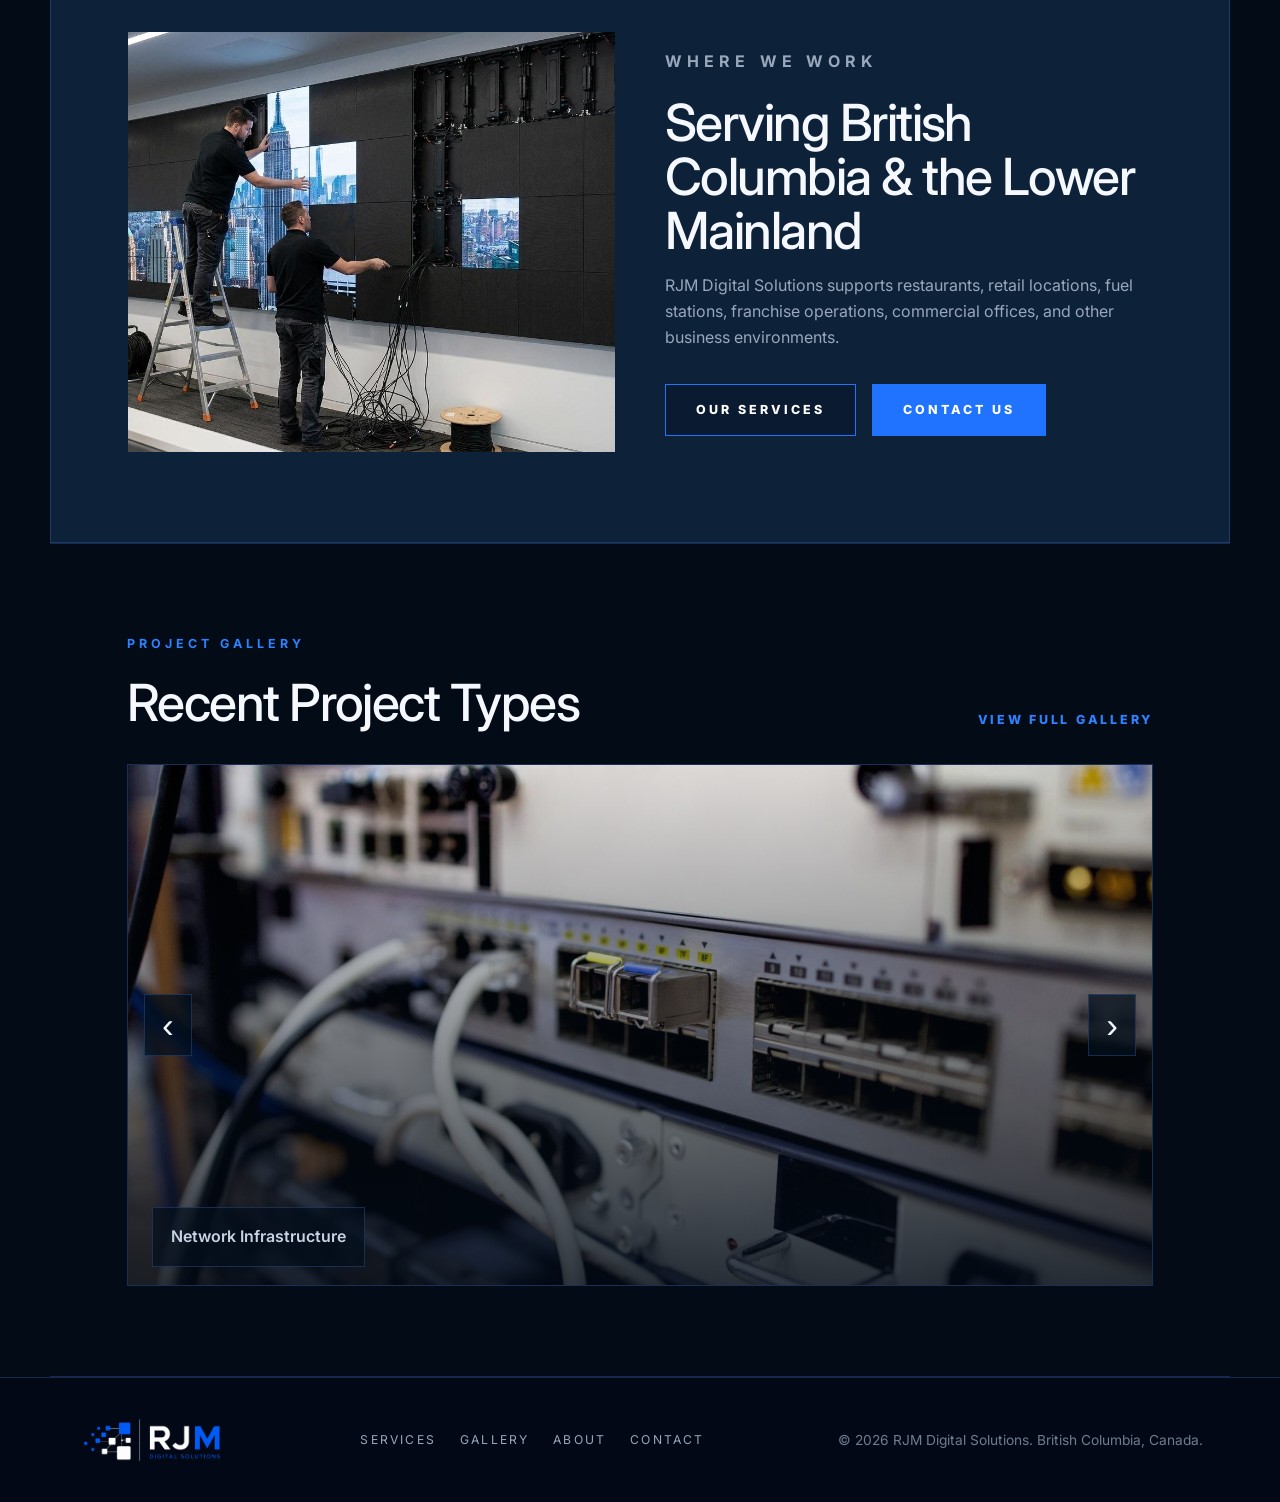
==== commit 17db4b2f: "Update about.html" ====
--- a/about.html
+++ b/about.html
@@ -37,7 +37,7 @@
   <div class="page-hero-content">
     <p class="eyebrow">Who We Are</p>
     <h1>About RJM Digital</h1>
-    <p>RJM Digital Solutions specializes in digital signage, menu boards, security cameras, low-voltage infrastructure, and field service support. We help businesses maintain and deploy critical technology with a focus on professionalism, quality workmanship, and dependable service.</p>
+    <p>Specializing in digital signage, menu boards, security cameras, low-voltage infrastructure, and field service support, we help businesses maintain and deploy critical technology with a focus on professionalism, quality workmanship, and dependable service.</p>
   </div>
 </section>
 
--- a/css/style.css
+++ b/css/style.css
@@ -143,14 +143,14 @@
   background:
     linear-gradient(
       90deg,
-      rgba(3, 11, 22, 0.68) 0%,
-      rgba(3, 11, 22, 0.52) 48%,
-      rgba(3, 11, 22, 0.18) 100%
+      rgba(3,11,22,.78) 0%,
+      rgba(3,11,22,.60) 48%,
+      rgba(3,11,22,.25) 100%
     ),
     linear-gradient(
       0deg,
-      rgba(3, 11, 22, 0.42),
-      rgba(3, 11, 22, 0.06)
+      rgba(3,11,22,.50),
+      rgba(3,11,22,.10)
     );
 }
 
@@ -185,17 +185,15 @@
   text-transform: uppercase;
 }
 
+.page-hero p,
 .hero-subtitle,
-.page-hero p:not(.eyebrow) {
+.page-hero-content p {
   max-width: 700px;
-  margin: 26px 0 0;
-
+  margin-top: 26px;
   font-size: 1.15rem;
   font-weight: 400;
   line-height: 1.7;
-  letter-spacing: 0.005em;
-
-  color: rgba(255,255,255,0.75);
+  color: rgba(255,255,255,.72);
 }
 
 .hero-actions {
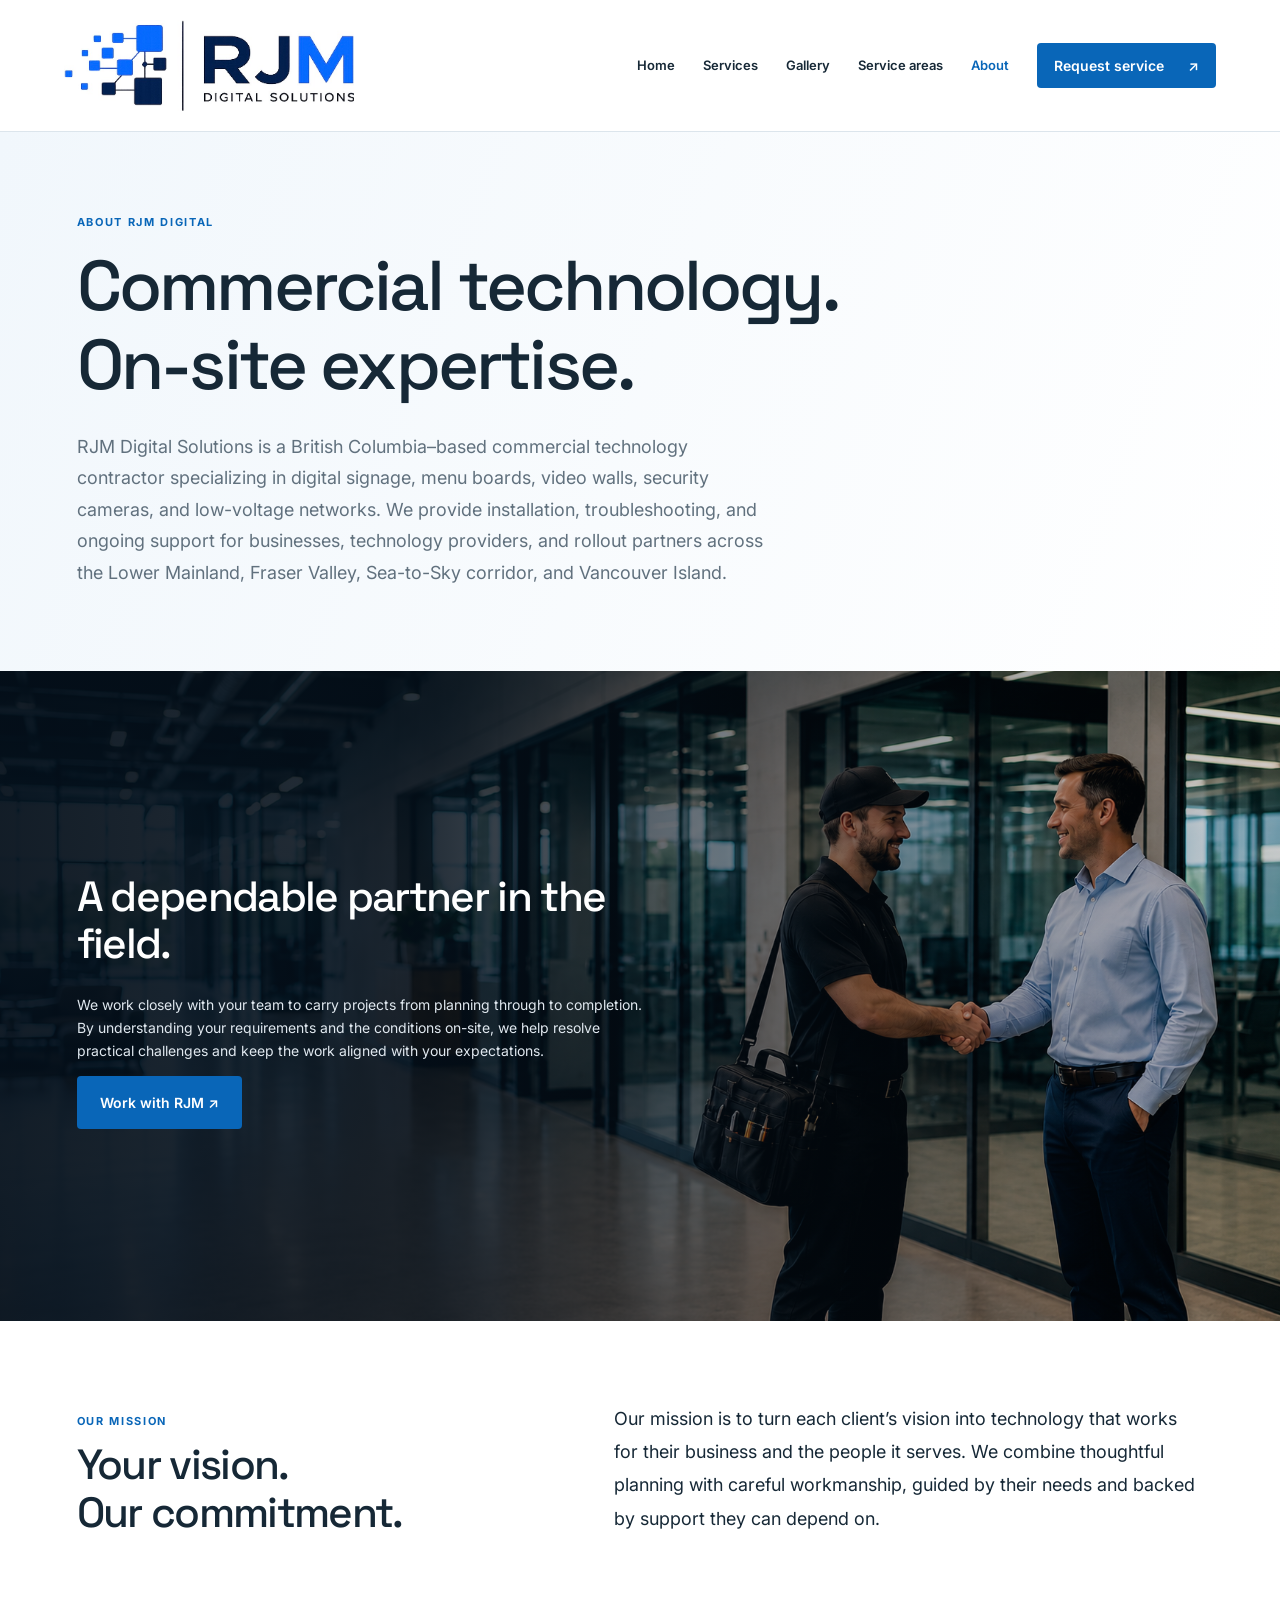
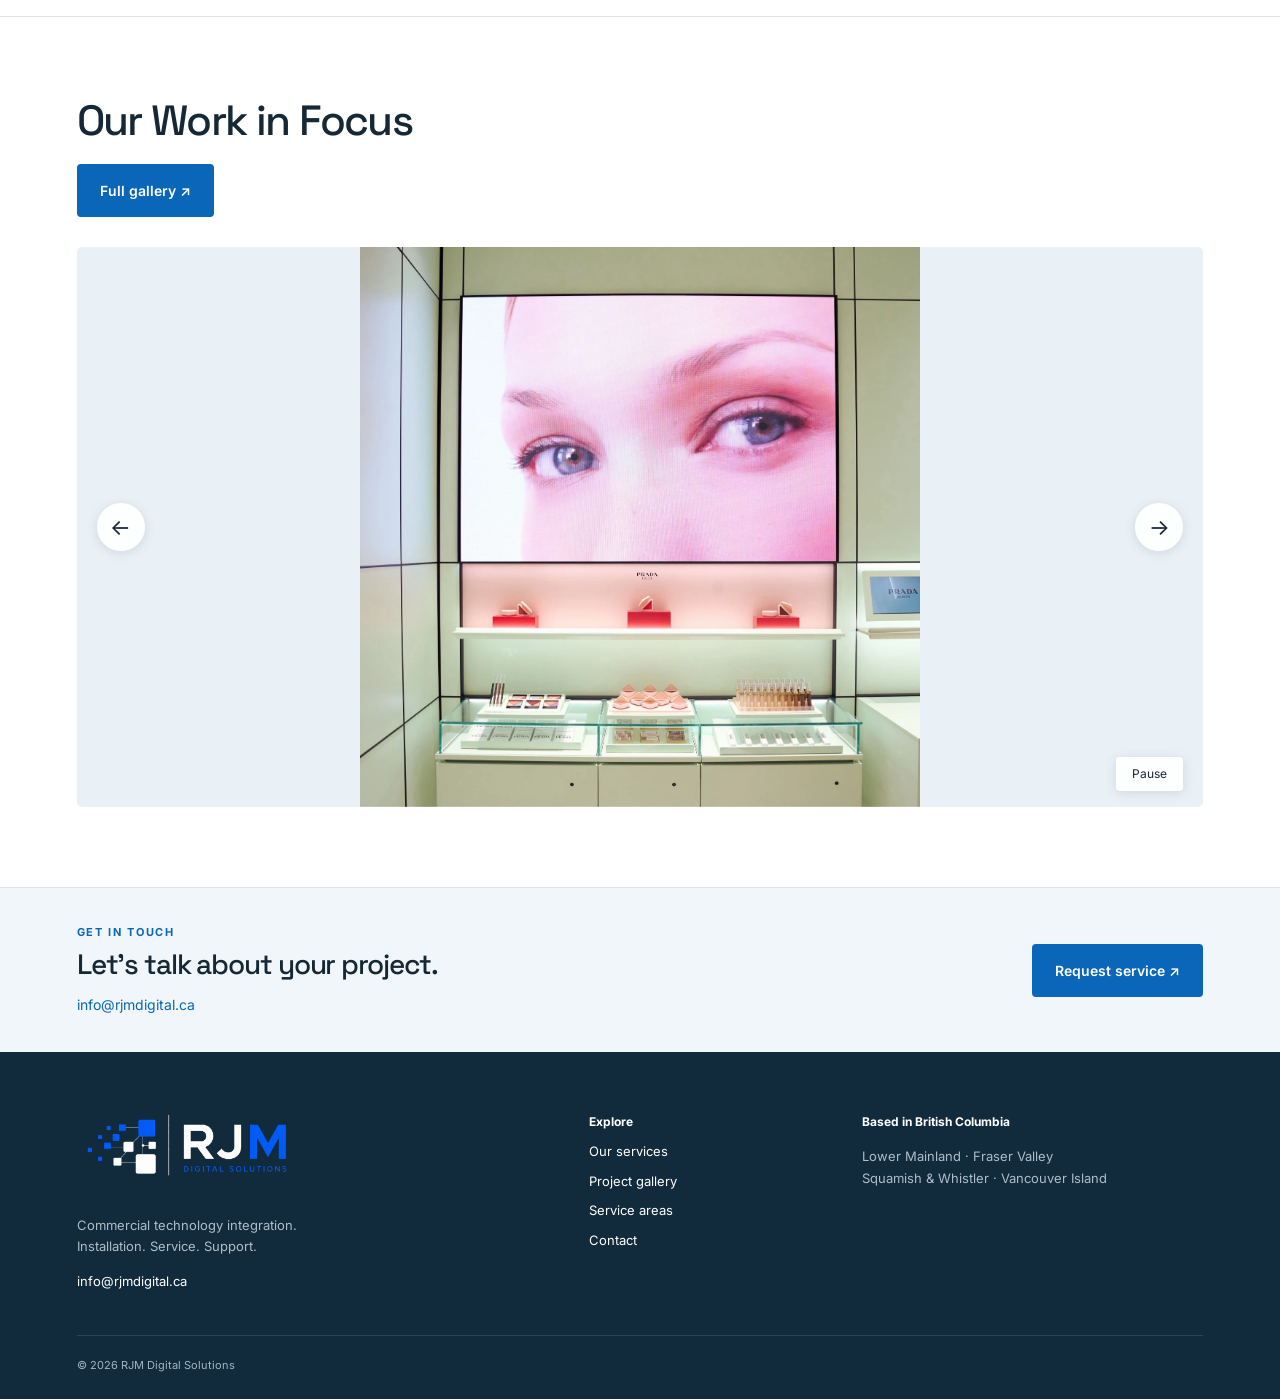
==== commit 0e93115f: "Replace website with new design" ====
--- a/about.html
+++ b/about.html
@@ -1,134 +1 @@
-<!DOCTYPE html>
-<html lang="en">
-<head>
-  <link rel="icon" href="/favicon-light.png" media="(prefers-color-scheme: light)">
-<link rel="icon" href="/favicon-dark.png" media="(prefers-color-scheme: dark)">
-  <meta charset="UTF-8" />
-  <meta name="viewport" content="width=device-width, initial-scale=1.0" />
-  <meta name="description" content="About RJM Digital Solutions, a British Columbia commercial technology services company." />
-  <title>About | RJM Digital Solutions</title>
-  <link rel="preconnect" href="https://fonts.googleapis.com">
-  <link rel="preconnect" href="https://fonts.gstatic.com" crossorigin>
-  <link href="https://fonts.googleapis.com/css2?family=Inter:wght@400;500;600;700;800&display=swap" rel="stylesheet">
-  <link rel="stylesheet" href="css/style.css" />
-</head>
-<body data-page="about">
-
-<header class="site-header">
-  <a class="brand" href="index.html" aria-label="RJM Digital Solutions home">
-    <img src="images/logo-wordmark.png" alt="RJM Digital Solutions logo" />
-  </a>
-  <button class="nav-toggle" type="button" aria-label="Open menu" aria-expanded="false">
-    <span></span><span></span><span></span>
-  </button>
-  <nav class="site-nav" aria-label="Main navigation">
-    <a href="index.html" data-nav="home">Home</a>
-    <a href="services.html" data-nav="services">Services</a>
-    <a href="gallery.html" data-nav="gallery">Gallery</a>
-    <a href="about.html" data-nav="about">About</a>
-    <a href="contact.html" data-nav="contact">Contact</a>
-  </nav>
-</header>
-
-<main>
-
-<section class="hero hero-home" style="background-image: url('images/about-hero.png');">
-  <div class="hero-overlay"></div>
-  <div class="page-hero-content">
-    <p class="eyebrow">Who We Are</p>
-    <h1>About RJM Digital</h1>
-    <p>Specializing in digital signage, menu boards, security cameras, low-voltage infrastructure, and field service support, we help businesses maintain and deploy critical technology with a focus on professionalism, quality workmanship, and dependable service.</p>
-  </div>
-</section>
-
-<section class="split-section about-split">
-  <div>
-    <p class="section-kicker">Our Mission</p>
-    <h2>Professional service for commercial technology systems.</h2>
-    <p>RJM Digital Solutions is a British Columbia-based commercial technology services company specializing in digital signage, menu boards, security cameras, low voltage infrastructure, and field technology support.</p>
-    <p>Our goal is to provide dependable solutions that help businesses maintain and improve their technology systems. Whether it is a single-site service call or a larger technology rollout, we are committed to completing each project safely, efficiently, and to a professional standard.</p>
-  </div>
-  <div class="values-stack">
-    <article><h3>Reliability</h3><p>We understand the importance of minimizing downtime. Every service call is treated with urgency and professionalism.</p></article>
-    <article><h3>Quality</h3><p>From single-site service calls to large-scale rollouts, we deliver quality workmanship on every project.</p></article>
-    <article><h3>Safety</h3><p>We are committed to completing every project safely, efficiently, and to the highest industry standards.</p></article>
-  </div>
-</section>
-
-<section class="image-copy-band">
-  <img src="images/video-wall-install.jpg" alt="Technicians installing a commercial video wall">
-  <div>
-    <p class="section-kicker">Where We Work</p>
-    <h2>Serving British Columbia &amp; the Lower Mainland</h2>
-    <p>RJM Digital Solutions supports restaurants, retail locations, fuel stations, franchise operations, commercial offices, and other business environments.</p>
-    <div class="hero-actions">
-      <a class="btn btn-outline" href="services.html">Our Services</a>
-      <a class="btn btn-primary" href="contact.html">Contact Us</a>
-    </div>
-  </div>
-</section>
-
-
-<section class="recent-projects" aria-labelledby="recent-projects-title">
-  <div class="section-kicker">Project Gallery</div>
-  <div class="section-heading-row">
-    <h2 id="recent-projects-title">Recent Project Types</h2>
-    <a class="text-link" href="gallery.html">View Full Gallery</a>
-  </div>
-
-  <div class="project-slider" data-slider>
-    <button class="slider-arrow slider-prev" type="button" aria-label="Previous project" data-prev>‹</button>
-    <div class="slider-track">
-      <figure class="slide is-active">
-        <img src="images/network-rack.jpg" alt="Commercial network rack and infrastructure equipment" data-lightbox>
-        <figcaption>Network Infrastructure</figcaption>
-      </figure>
-      <figure class="slide">
-        <img src="images/menu-board-store.jpg" alt="Digital menu boards inside a quick service restaurant" data-lightbox>
-        <figcaption>Digital Menu Boards</figcaption>
-      </figure>
-      <figure class="slide">
-        <img src="images/video-wall-install.jpg" alt="Technicians installing a commercial video wall" data-lightbox>
-        <figcaption>Digital Signage Installations</figcaption>
-      </figure>
-      <figure class="slide">
-        <img src="images/security-camera-tech.jpg" alt="Technician working on a security camera in a retail store" data-lightbox>
-        <figcaption>Security Camera Service</figcaption>
-      </figure>
-      <figure class="slide">
-        <img src="images/digital-signage-tech.jpg" alt="Technician installing a digital display in a restaurant" data-lightbox>
-        <figcaption>Commercial Display Service</figcaption>
-      </figure>
-      <figure class="slide">
-        <img src="images/low-voltage-cabling.jpg" alt="Low voltage technicians installing structured cabling" data-lightbox>
-        <figcaption>Low Voltage Cabling</figcaption>
-      </figure>
-    </div>
-    <button class="slider-arrow slider-next" type="button" aria-label="Next project" data-next>›</button>
-  </div>
-</section>
-
-</main>
-
-<footer class="site-footer">
-  <div class="footer-inner">
-    <a class="footer-logo" href="index.html">
-      <img src="images/logo-wordmark.png" alt="RJM Digital Solutions logo" />
-    </a>
-    <div class="footer-links">
-      <a href="services.html">Services</a>
-      <a href="gallery.html">Gallery</a>
-      <a href="about.html">About</a>
-      <a href="contact.html">Contact</a>
-    </div>
-    <p>© 2026 RJM Digital Solutions. British Columbia, Canada.</p>
-  </div>
-</footer>
-<div class="lightbox" id="lightbox" aria-hidden="true">
-  <button class="lightbox-close" type="button" aria-label="Close image">×</button>
-  <img src="" alt="Expanded gallery image">
-</div>
-
-<script src="js/script.js"></script>
-</body>
-</html>
+<!doctype html><html lang="en-CA"><head><meta charset="utf-8"><meta name="viewport" content="width=device-width,initial-scale=1"><title>About RJM Digital Solutions | BC Commercial Technology Contractor</title><meta name="description" content="RJM Digital Solutions provides commercial technology installation, service and support for businesses and rollout partners across southwestern BC."><link rel="canonical" href="https://rjmdigital.ca/about.html"><meta property="og:title" content="About RJM Digital Solutions | BC Commercial Technology Contractor"><meta property="og:description" content="RJM Digital Solutions provides commercial technology installation, service and support for businesses and rollout partners across southwestern BC."><meta property="og:type" content="website"><meta property="og:url" content="https://rjmdigital.ca/about.html"><meta property="og:image" content="https://rjmdigital.ca/images/home-hero.png"><meta name="theme-color" content="#ffffff"><link rel="icon" href="favicon-light.png"><link rel="stylesheet" href="css/style.css"><script type="application/ld+json">{"@context": "https://schema.org", "@type": "ProfessionalService", "name": "RJM Digital Solutions", "url": "https://rjmdigital.ca/", "email": "info@rjmdigital.ca", "areaServed": ["Lower Mainland, BC", "Vancouver, BC", "Surrey, BC", "Fraser Valley, BC", "Chilliwack, BC", "Squamish, BC", "Whistler, BC", "Vancouver Island, BC"], "hasOfferCatalog": {"@type": "OfferCatalog", "name": "Commercial technology services", "itemListElement": [{"@type": "Offer", "itemOffered": {"@type": "Service", "name": "Digital menu boards"}}, {"@type": "Offer", "itemOffered": {"@type": "Service", "name": "Digital signage & video walls"}}, {"@type": "Offer", "itemOffered": {"@type": "Service", "name": "Security cameras"}}, {"@type": "Offer", "itemOffered": {"@type": "Service", "name": "Low-voltage cabling & networks"}}, {"@type": "Offer", "itemOffered": {"@type": "Service", "name": "Site surveys & inspections"}}, {"@type": "Offer", "itemOffered": {"@type": "Service", "name": "Field service & technology support"}}]}}</script><script defer src="js/app.js"></script></head><body><a class="skip" href="#main">Skip to content</a><header><a class="brand" href="index.html" aria-label="RJM Digital home"><img src="images/rjm-original-logo-0f4817df.jpg" alt="RJM Digital Solutions" width="815" height="255"></a><button class="menu" aria-expanded="false" aria-controls="nav">Menu</button><nav id="nav"><a href="index.html" >Home</a><a href="services.html" >Services</a><a href="gallery.html" >Gallery</a><a href="service-areas.html" >Service areas</a><a href="about.html" aria-current="page">About</a><a class="button small" href="contact.html">Request service <span>↗</span></a></nav></header><main id="main"><section class="page-intro section"><p class="eyebrow">About RJM Digital</p><h1>Commercial technology.<br>On-site expertise.</h1><p class="lead">RJM Digital Solutions is a British Columbia–based commercial technology contractor specializing in digital signage, menu boards, video walls, security cameras, and low-voltage networks. We provide installation, troubleshooting, and ongoing support for businesses, technology providers, and rollout partners across the Lower Mainland, Fraser Valley, Sea-to-Sky corridor, and Vancouver Island.</p></section><section class="section about-focus"><div class="about-focus-copy"><h2>A dependable partner in the field.</h2><p>We work closely with your team to carry projects from planning through to completion. By understanding your requirements and the conditions on-site, we help resolve practical challenges and keep the work aligned with your expectations.</p><a class="button" href="contact.html">Work with RJM ↗</a></div></section><section class="section about-mission" aria-labelledby="mission-heading"><div><p class="eyebrow">Our mission</p><h2 id="mission-heading">Your vision.<br>Our commitment.</h2></div><p>Our mission is to turn each client’s vision into technology that works for their business and the people it serves. We combine thoughtful planning with careful workmanship, guided by their needs and backed by support they can depend on.</p></section><section class="portfolio section"><div class="carousel-heading"><h2>Our Work in Focus</h2><a class="button" href="gallery.html">Full gallery ↗</a></div><div class="carousel-frame" role="region" aria-label="Project photo carousel"><div class="photo-strip" id="footer-gallery"></div><button class="carousel-prev" data-scroll="-1" aria-label="Previous photo">←</button><button class="carousel-next" data-scroll="1" aria-label="Next photo">→</button><button class="carousel-pause" aria-label="Pause automatic photo scrolling" aria-pressed="false">Pause</button></div></section><section class="bottom-contact section" aria-label="Contact RJM Digital"><div><p class="eyebrow">Get in touch</p><h2>Let’s talk about your project.</h2><a href="mailto:info@rjmdigital.ca">info@rjmdigital.ca</a></div><a class="button" href="contact.html">Request service ↗</a></section><footer><div><a class="footer-brand" href="index.html"><img src="images/rjm-footer-logo-upload.png" alt="RJM Digital Solutions" width="1463" height="502"></a><p>Commercial technology integration.<br>Installation. Service. Support.</p><a href="mailto:info@rjmdigital.ca">info@rjmdigital.ca</a></div><div><b>Explore</b><a href="services.html">Our services</a><a href="gallery.html">Project gallery</a><a href="service-areas.html">Service areas</a><a href="contact.html">Contact</a></div><div><b>Based in British Columbia</b><p>Lower Mainland · Fraser Valley<br>Squamish & Whistler · Vancouver Island</p></div><div class="copyright">© 2026 RJM Digital Solutions</div></footer></main><dialog id="lightbox"><button class="close" aria-label="Close image">×</button><button class="previous" aria-label="Previous image">←</button><figure><img alt=""><figcaption></figcaption></figure><button class="next" aria-label="Next image">→</button></dialog></body></html>
--- a/css/style.css
+++ b/css/style.css
@@ -1,854 +1,97 @@
+@import url('https://fonts.googleapis.com/css2?family=Inter:wght@400;500;600;700;800&family=Space+Grotesk:wght@400;500;600;700&display=swap');
+:root{--ink:#162836;--muted:#61717e;--blue:#0966b8;--line:#dce5ec;--soft:#f1f6fa}*{box-sizing:border-box}html{scroll-behavior:smooth}body{margin:0;background:white;color:var(--ink);font:16px/1.65 Inter,Arial,sans-serif}a{color:inherit;text-decoration:none}button,input,select,textarea{font:inherit}button,a,input,select,textarea{touch-action:manipulation}button{cursor:pointer}a:focus-visible,button:focus-visible,input:focus-visible,textarea:focus-visible,select:focus-visible{outline:3px solid #138fe3;outline-offset:5px}h1,h2,h3,.footer-brand{font-family:'Space Grotesk',Inter,sans-serif;line-height:1.12;font-weight:500;letter-spacing:-.04em}h1{font-size:clamp(42px,5.5vw,80px);margin:16px 0 26px}h2{font-size:clamp(32px,3.3vw,48px);margin:10px 0 25px}h3{font-size:24px;letter-spacing:-.025em}p{color:var(--muted)}header{display:flex;align-items:center;justify-content:space-between;padding:23px 5%;border-bottom:1px solid var(--line);background:#fff;gap:25px}.brand img{width:180px;height:50px;object-fit:contain;background:#132331;border-radius:5px;padding:7px}nav{display:flex;align-items:center;gap:28px;font-size:13px;font-weight:600}nav a[aria-current]{color:var(--blue)}.button{background:var(--blue);color:white;display:inline-flex;justify-content:center;align-items:center;gap:24px;padding:15px 23px;border:0;border-radius:4px;font-weight:600;font-size:14px}.button:hover{background:#074d8b}.button.small{padding:11px 17px}.menu{display:none}.section{padding:80px 6%;max-width:1600px;margin:auto}.eyebrow{text-transform:uppercase;color:var(--blue);font-size:11px;letter-spacing:.15em;font-weight:700}.hero{display:grid;grid-template-columns:1.08fr 1fr;gap:65px;align-items:center;padding-top:65px;padding-bottom:65px}.hero h1 span{color:var(--blue)}.lead{font-size:18px;line-height:1.75;max-width:700px}.actions{display:flex;align-items:center;gap:28px;margin:30px 0}.textlink{font-size:13px;color:var(--blue);font-weight:600}.hero-note{font-size:11px;color:var(--muted);display:flex;align-items:center;gap:9px}.dot{width:6px;height:6px;background:#23a686;border-radius:50%}.hero-visual{position:relative;height:510px}.hero-visual>img{width:100%;height:100%;object-fit:cover;border-radius:5px}.image-label{position:absolute;bottom:22px;left:22px;right:22px;background:rgba(255,255,255,.94);padding:17px 22px;display:flex;flex-direction:column;font-size:12px;border-radius:3px}.image-label b{font:500 20px 'Space Grotesk',sans-serif;margin-top:3px}.coverage-bar{padding:21px 6%;background:var(--soft);border-block:1px solid var(--line);font-size:12px;letter-spacing:.05em;text-align:center}.coverage-bar span{color:#a1b3c1;margin:0 25px}.heading{display:flex;justify-content:space-between;align-items:end;gap:35px;margin-bottom:34px}.heading-copy{max-width:405px;font-size:14px}.service-grid{display:grid;grid-template-columns:repeat(3,1fr);border-top:1px solid var(--line);border-left:1px solid var(--line)}.service-card{padding:33px;border-right:1px solid var(--line);border-bottom:1px solid var(--line);display:flex;flex-direction:column;align-items:start;transition:background .2s}.service-card:hover{background:var(--soft)}.number{font-size:12px;color:#8ba3b7}.service-card h3{margin:25px 0 8px}.service-card p{font-size:13px;flex:1}.service-card .textlink{margin-top:24px}.process{background:var(--soft)}.three{display:grid;grid-template-columns:repeat(3,1fr);gap:45px;margin-top:48px}.three article{border-top:1px solid #cbd9e3;padding-top:22px}.three span{font-size:11px;color:var(--blue);text-transform:uppercase;letter-spacing:.08em}.three p,.area-grid p{font-size:14px}.area-grid{display:grid;grid-template-columns:repeat(2,1fr);gap:20px 55px}.area-grid article{border-top:1px solid var(--line)}.cta{background:var(--soft);display:flex;align-items:center;justify-content:space-between;gap:30px}.cta h2{font-size:36px}.portfolio{border-top:1px solid var(--line)}.controls{display:flex;align-items:center;gap:10px}.controls button{width:38px;height:38px;background:white;border:1px solid var(--line);border-radius:50%}.controls .textlink{margin-left:18px}.photo-strip{display:flex;gap:20px;overflow:auto;scroll-snap-type:x mandatory;scrollbar-width:thin;padding-bottom:15px}.photo-strip a{flex:0 0 310px;scroll-snap-align:start}.photo-strip img{width:100%;height:218px;object-fit:cover;border-radius:3px}.photo-strip h3{font-size:17px;margin:12px 0}.photo-strip span{font-size:11px;color:var(--blue)}footer{background:#112b3d;color:white;padding:55px 6% 25px;display:grid;grid-template-columns:1.4fr .7fr 1fr;gap:35px}footer p{color:#adbdc9;font-size:13px}footer a{display:block;font-size:13px;margin:8px 0}.footer-brand{font-size:34px;letter-spacing:-.05em}.footer-brand span{font-size:18px;letter-spacing:.13em}footer b{font-size:12px}.copyright{grid-column:1/-1;border-top:1px solid #294454;padding-top:20px;font-size:11px;color:#a2b5c3}.page-intro{background:linear-gradient(110deg,#f1f7fc,white);padding-top:70px;padding-bottom:65px}.page-intro h1{max-width:950px}.detail{display:grid;grid-template-columns:1fr 1fr;gap:70px;align-items:center}.detail>img{width:100%;height:480px;object-fit:cover;border-radius:4px}.detail li{padding:10px 0;color:var(--muted);font-size:14px}.detail ul{padding-left:20px;margin-bottom:28px}.detail p{font-size:14px}.filters{display:flex;flex-wrap:wrap;gap:10px;margin-bottom:30px}.filters button{padding:10px 18px;border:1px solid var(--line);background:white;border-radius:50px;font-size:12px}.filters button[aria-pressed=true]{background:var(--ink);color:white;border-color:var(--ink)}.gallery-grid{display:grid;grid-template-columns:repeat(3,1fr);gap:24px}.gallery-card{padding:0;background:white;border:0;text-align:left}.gallery-card img{width:100%;height:290px;object-fit:cover;border-radius:4px;transition:filter .2s}.gallery-card:hover img{filter:brightness(.9)}.gallery-card h3{font-size:18px;margin:12px 0}.gallery-card span{color:var(--blue);font-size:12px}.gallery-note,#gallery-count{font-size:12px}.contact-grid{display:grid;grid-template-columns:1fr 1.2fr;gap:70px}.email{font-size:clamp(17px,2vw,27px);color:var(--blue);font-family:'Space Grotesk',sans-serif}form{background:var(--soft);padding:38px;border-radius:5px}form h2{font-size:29px}.form-grid{display:grid;grid-template-columns:1fr 1fr;gap:18px}label{display:block;font-size:12px;font-weight:600;margin-bottom:18px}input,select,textarea{display:block;width:100%;padding:11px;background:white;border:1px solid #cad9e4;border-radius:3px;margin-top:7px;color:var(--ink)}.form-note{font-size:11px}dialog{border:0;border-radius:5px;padding:50px 60px 20px;width:min(1000px,95vw);background:#fff}dialog::backdrop{background:#071a2de6}dialog figure{margin:0}dialog img{display:block;width:100%;height:70vh;object-fit:contain}dialog figcaption{text-align:center;margin:15px;font-size:14px}dialog button{position:absolute;border:0;background:var(--soft);width:35px;height:35px;border-radius:50%}.close{top:10px;right:10px;font-size:24px}.previous{left:12px;top:45%}.next{right:12px;top:45%}.skip{position:absolute;top:-100px;background:white;padding:10px;z-index:10}.skip:focus{top:0}@media(min-width:1600px){header,footer{padding-inline:calc((100vw - 1408px)/2)}}@media(max-width:1000px){nav{gap:15px}.hero{gap:30px}.hero-visual{height:430px}.service-grid{grid-template-columns:repeat(2,1fr)}.coverage-bar span{margin:0 10px}.section{padding:55px 5%}.detail,.contact-grid{gap:35px}.gallery-grid{grid-template-columns:repeat(2,1fr)}}@media(max-width:760px){header{padding:15px 5%;flex-wrap:wrap}.brand img{width:155px;height:44px}.menu{display:block;background:white;border:1px solid var(--line);padding:8px 14px;border-radius:3px}nav{display:none;flex-basis:100%;flex-direction:column;align-items:stretch;padding-top:15px}nav.open{display:flex}nav a{padding:8px}.hero,.detail,.contact-grid{grid-template-columns:1fr}.hero-visual{height:330px}.hero{gap:30px}.coverage-bar{font-size:10px}.coverage-bar span{margin:0 4px}.heading{align-items:start;flex-direction:column;gap:10px}.three,.area-grid{grid-template-columns:1fr;gap:20px}.service-grid{grid-template-columns:1fr}.service-card{padding:25px}.service-card h3{margin-top:15px}.cta{align-items:start;flex-direction:column}.photo-strip a{flex-basis:260px}.photo-strip img{height:190px}footer{grid-template-columns:1fr 1fr}footer>div:first-child{grid-column:1/-1}.detail>img{height:330px}.gallery-grid{gap:15px}.gallery-card img{height:190px}.gallery-card h3{font-size:16px}form{padding:25px}.form-grid{grid-template-columns:1fr;gap:0}.actions{gap:18px;flex-wrap:wrap}dialog{padding:40px 45px 10px}dialog img{height:60vh}}@media(prefers-reduced-motion:reduce){html{scroll-behavior:auto}*{transition:none!important}}
 
-:root {
-  --navy-950: #030b16;
-  --navy-900: #061323;
-  --navy-850: #091a2f;
-  --navy-800: #0d2139;
-  --navy-700: #102a49;
-  --blue: #1f73ff;
-  --blue-2: #2e82ff;
-  --text: #f5f8ff;
-  --muted: #98a7bb;
-  --line: rgba(69, 126, 218, 0.28);
-  --panel: rgba(11, 29, 50, 0.92);
-  --max: 1180px;
-}
+/* Gallery: one heading per service, photos without individual captions. */
+#gallery-grid{display:block}.gallery-group{margin-bottom:48px}.gallery-group>h2{font-size:28px;margin:0 0 22px}.group-photo-grid{display:grid;grid-template-columns:repeat(3,1fr);gap:24px}#footer-gallery{display:block;overflow:visible}.footer-gallery-group{margin-bottom:28px}.footer-gallery-group>h3{font-size:21px;margin:0 0 15px}.category-strip{display:flex;gap:20px;overflow:auto;scroll-snap-type:x mandatory;scrollbar-width:thin;padding-bottom:12px}.category-strip a{flex:0 0 310px;scroll-snap-align:start}.category-strip img{display:block;width:100%;height:218px;object-fit:cover;border-radius:3px}@media(max-width:1000px){.group-photo-grid{grid-template-columns:repeat(2,1fr)}}@media(max-width:760px){.group-photo-grid{gap:15px}.category-strip a{flex-basis:260px}.category-strip img{height:190px}.gallery-group>h2{font-size:24px}}@media(max-width:450px){.group-photo-grid{grid-template-columns:1fr}.gallery-card img{height:260px}}
 
-* {
-  box-sizing: border-box;
-}
+/* Larger supplied logo, with its original white background. */
+.brand{flex-shrink:0;display:block}.brand img{display:block;width:290px;height:auto;object-fit:contain;background:white;border-radius:0;padding:0}header{padding-block:20px}@media(max-width:1100px){nav{gap:15px}.brand img{width:245px}}@media(max-width:900px){header{flex-wrap:wrap}nav{gap:18px;font-size:12px}}@media(max-width:760px){.brand img{width:min(260px,68vw);height:auto}header{padding-block:16px}}
 
-html {
-  scroll-behavior: smooth;
-}
+.brand img,.footer-brand img{object-fit:contain;object-position:left center;max-width:100%;height:auto;filter:none;transform:none;border:0;box-shadow:none;padding:0;background:white}.footer-brand img{display:block;width:290px}.brand{overflow:visible}
 
-body {
-  margin: 0;
-  font-family: "Inter", Arial, sans-serif;
-  background: var(--navy-950);
-  color: var(--text);
-  line-height: 1.6;
-}
+/* Compact footer branding, transparent asset background. */
+.footer-brand{display:inline-block;max-width:100%;margin:0 0 12px}.footer-brand img{width:220px;max-width:100%;height:auto;background:transparent;padding:0}@media(max-width:760px){.footer-brand img{width:200px}}
 
-img {
-  max-width: 100%;
-  display: block;
-}
+/* One large, mixed-photo carousel on each page. */
+.carousel-heading{margin-bottom:30px}.carousel-heading h2{margin:0 0 20px}.carousel-frame{position:relative;background:#eaf1f6;border-radius:5px;overflow:hidden}#footer-gallery{display:flex;overflow-x:auto;overflow-y:hidden;gap:0;padding:0;scroll-snap-type:x mandatory;scrollbar-width:none}#footer-gallery::-webkit-scrollbar{display:none}#footer-gallery>a{flex:0 0 100%;width:100%;scroll-snap-align:start;display:block}#footer-gallery img{display:block;width:100%;height:560px;object-fit:contain;border-radius:0}.carousel-frame>button{position:absolute;border:0;background:#ffffffeb;color:var(--ink);box-shadow:0 2px 12px #132d4520}.carousel-prev,.carousel-next{top:calc(50% - 24px);width:48px;height:48px;border-radius:50%;font-size:22px}.carousel-prev{left:20px}.carousel-next{right:20px}.carousel-pause{bottom:16px;right:20px;padding:7px 16px;border-radius:4px;font-size:12px}@media(max-width:760px){#footer-gallery img{height:340px}.carousel-prev{left:10px}.carousel-next{right:10px}.carousel-prev,.carousel-next{width:38px;height:38px;top:calc(50% - 19px)}}
 
-a {
-  color: inherit;
-  text-decoration: none;
-}
+/* About: full-width image backdrop with readable foreground copy. */
+.about-focus{max-width:none;min-height:650px;display:flex;align-items:center;background-image:linear-gradient(90deg,rgba(4,15,26,.94) 0%,rgba(4,15,26,.86) 34%,rgba(4,15,26,.5) 60%,rgba(4,15,26,.17) 100%),url('../images/about-partner-background.png');background-size:cover;background-position:center;color:white;padding-block:95px}.about-focus-copy{max-width:570px}.about-focus h2{color:#fff;font-size:clamp(35px,4vw,56px)}.about-focus p{color:#e0e8ef;font-size:16px;line-height:1.85}.about-focus .button{margin-top:16px}@media(min-width:1600px){.about-focus{padding-left:calc((100vw - 1408px)/2)}}@media(max-width:760px){.about-focus{min-height:600px;background-position:62% center;background-image:linear-gradient(90deg,rgba(4,15,26,.92),rgba(4,15,26,.7)),url('../images/about-partner-background.png');padding-block:65px}.about-focus-copy{max-width:100%}.about-focus p{font-size:14px}}
 
-.site-header {
-  position: sticky;
-  top: 0;
-  z-index: 1000;
-  height: 82px;
-  padding: 0 clamp(18px, 5vw, 70px);
-  background: rgba(8, 25, 43, 0.96);
-  border-bottom: 1px solid var(--line);
-  display: flex;
-  align-items: center;
-  justify-content: space-between;
-  backdrop-filter: blur(14px);
-}
+/* Restore the About section typography from before the background update. */
+.about-focus h2{font-size:clamp(32px,3.3vw,48px);font-weight:500;line-height:1.12;letter-spacing:-.04em;margin:10px 0 25px}.about-focus p{font-size:14px;line-height:1.65}.about-focus .button{margin-top:0}
 
-.brand {
-  display: inline-flex;
-  align-items: center;
-  min-width: 220px;
-}
+.about-focus{background-position:center right}@media(max-width:760px){.about-focus{background-position:70% center}}
 
-.brand img {
-  width: 185px;
-  height: auto;
-}
+/* Show full carousel photos without cropping. */
+#footer-gallery img{object-fit:contain;object-position:center}
 
-.site-nav {
-  display: flex;
-  align-items: center;
-  gap: clamp(18px, 3vw, 38px);
-}
+.bottom-contact{display:flex;align-items:center;justify-content:space-between;gap:25px;background:var(--soft);padding-block:35px;border-top:1px solid var(--line)}.bottom-contact h2{font-size:28px;margin:8px 0 10px}.bottom-contact .eyebrow{margin:0}.bottom-contact a[href^="mailto"]{color:var(--blue);font-size:14px}@media(max-width:760px){.bottom-contact{align-items:flex-start;flex-direction:column}.bottom-contact h2{font-size:25px}}
 
-.site-nav a {
-  position: relative;
-  font-size: 0.78rem;
-  letter-spacing: 0.24em;
-  text-transform: uppercase;
-  color: var(--muted);
-  padding: 28px 0;
-  transition: color 0.2s ease;
-}
+/* Preserve proportions: wide photos fill, tall photos remain complete. */
+#footer-gallery img{object-fit:contain}#footer-gallery img.landscape-photo{object-fit:cover}#footer-gallery img.tall-photo{object-fit:contain}
 
-.site-nav a:hover,
-.site-nav a.is-active {
-  color: var(--blue-2);
-}
+/* Service request attachments and confirmation */
+.required-note{font-size:11px;font-weight:400;color:var(--muted)}
+.form-honey{display:none!important}
+.photo-uploads{padding:20px;margin:26px 0;border:1px solid var(--line);border-radius:5px;min-width:0}
+.photo-uploads legend{font-weight:600;font-size:14px;padding:0 8px}
+.photo-uploads .form-note{margin-top:0}
+.photo-slot{padding:12px 0;border-top:1px solid var(--line)}
+.photo-slot input{padding:10px;background:white;max-width:100%;font-size:12px}
+.upload-preview{display:block;max-width:100%;width:160px;height:110px;object-fit:contain;margin:10px 0;background:var(--soft);border-radius:4px}
+.upload-preview[hidden],.request-error[hidden]{display:none}
+.request-error{padding:13px 16px;border:1px solid #c73b3b;background:#fff3f3;color:#8a2323;border-radius:4px;font-size:13px}
+.request-confirmation{max-width:1000px;min-height:55vh;padding-block:90px}
+.request-confirmation h1{font-size:clamp(38px,5vw,64px)}
 
-.site-nav a.is-active::after,
-.site-nav a:hover::after {
-  content: "";
-  position: absolute;
-  left: 0;
-  right: 0;
-  bottom: 22px;
-  height: 1px;
-  background: var(--blue-2);
-}
+/* Simple request form layout */
+#request-form .form-grid{grid-template-columns:1fr;gap:0}
+#request-form>h2{margin-bottom:30px}
+#request-form label{margin-bottom:20px}
+#request-form .photo-attachments{margin:6px 0 24px;border-block:1px solid var(--line)}
+#request-form .photo-attachments summary{padding:16px 0;cursor:pointer;color:var(--blue);font-size:14px;font-weight:600}
+#request-form .photo-uploads{border:0;padding:0;margin:0 0 12px}
+#request-form .photo-uploads .photo-slot{margin-bottom:0}
 
-.nav-toggle {
-  display: none;
-  background: none;
-  border: 1px solid var(--line);
-  width: 44px;
-  height: 42px;
-  align-items: center;
-  justify-content: center;
-  flex-direction: column;
-  gap: 5px;
-  cursor: pointer;
-}
+.about-mission{display:grid;grid-template-columns:1fr 1.25fr;gap:65px;align-items:center}
+.about-mission h2{margin-bottom:0}
+.about-mission>p{font-size:18px;line-height:1.85;max-width:710px;margin:0;color:var(--ink)}
+@media(max-width:760px){.about-mission{grid-template-columns:1fr;gap:25px}.about-mission>p{font-size:16px}}
 
-.nav-toggle span {
-  width: 20px;
-  height: 2px;
-  background: var(--text);
-}
+/* Full-width home photo background */
+.home-photo-hero{display:flex;align-items:center;max-width:none;min-height:660px;padding-block:90px;background:linear-gradient(90deg,rgba(7,20,31,.91) 0%,rgba(7,20,31,.76) 35%,rgba(7,20,31,.16) 72%,rgba(7,20,31,.08)),url('../images/home-background-flipped.webp') center center/cover no-repeat;color:#fff}
+.home-photo-hero>div{max-width:650px}
+.home-photo-hero h1{font-size:clamp(44px,5.2vw,76px)}
+.home-photo-hero h1 span{color:#83caff}
+.home-photo-hero .eyebrow{color:#b6ddfa}
+.home-photo-hero .lead{color:#f0f5f9;max-width:560px}
+.home-photo-hero .textlink{color:#fff}
+.home-photo-hero .hero-note{color:#d1e1ed}
+@media(min-width:1600px){.home-photo-hero{padding-inline:calc((100vw - 1408px)/2)}}
+@media(max-width:760px){.home-photo-hero{min-height:660px;padding-top:65px;padding-bottom:65px;background-position:62% center;background-image:linear-gradient(90deg,rgba(7,20,31,.87),rgba(7,20,31,.55)),url('../images/home-background-flipped.webp')}.home-photo-hero>div{max-width:100%}.home-photo-hero .eyebrow{max-width:300px;line-height:1.7}}
 
-main {
-  overflow: hidden;
-}
+.coverage-bar a{display:inline-block;padding:4px 0;font-weight:500}
+.coverage-bar a:hover{color:var(--blue);text-decoration:underline;text-underline-offset:4px}
 
-.hero,
-.page-hero {
-  position: relative;
-  min-height: 680px;
-  display: grid;
-  align-items: center;
-  padding: 96px clamp(22px, 6vw, 84px);
-  background-image: var(--hero-image);
-  background-size: cover;
-  background-position: center;
-  border-bottom: 1px solid var(--line);
-}
+.home-text-hero{display:block;max-width:none;background:#fff;min-height:0;padding-block:80px}
+.home-text-hero>div{max-width:850px}
+.home-text-hero .lead{max-width:680px}
+@media(min-width:1600px){.home-text-hero{padding-inline:calc((100vw - 1408px)/2)}}
+@media(max-width:760px){.home-text-hero{padding-block:55px}}
 
-.page-hero {
-  min-height: 440px;
-}
+.area-photo-intro{max-width:none;min-height:620px;padding-block:105px;background:linear-gradient(90deg,rgba(7,20,31,.9),rgba(7,20,31,.72) 42%,rgba(7,20,31,.12) 78%),url('../images/where-we-work-cover.webp') center/cover no-repeat;color:#fff}
+.area-photo-intro h1{max-width:750px;font-size:clamp(42px,4.7vw,68px)}
+.area-photo-intro .eyebrow{color:#b6ddfa}
+.area-photo-intro .lead{max-width:620px;color:#f0f5f9}
+@media(min-width:1600px){.area-photo-intro{padding-inline:calc((100vw - 1408px)/2)}}
+@media(max-width:760px){.area-photo-intro{min-height:590px;padding-block:75px;background-position:60% center;background-image:linear-gradient(90deg,rgba(7,20,31,.87),rgba(7,20,31,.55)),url('../images/where-we-work-cover.webp')}}
 
-.hero-overlay {
-  position: absolute;
-  inset: 0;
-  background:
-    linear-gradient(
-      90deg,
-      rgba(3,11,22,.78) 0%,
-      rgba(3,11,22,.60) 48%,
-      rgba(3,11,22,.25) 100%
-    ),
-    linear-gradient(
-      0deg,
-      rgba(3,11,22,.50),
-      rgba(3,11,22,.10)
-    );
-}
+.home-technology-cover{background-image:linear-gradient(90deg,rgba(5,16,26,.89) 0%,rgba(5,16,26,.78) 36%,rgba(5,16,26,.1) 70%),url('../images/home-technology-cover.webp');background-position:center;background-size:cover;min-height:620px}
+.home-technology-cover>div{max-width:610px}
+.home-technology-cover h1{font-size:clamp(44px,4.8vw,70px)}
+.home-technology-cover .lead{max-width:520px}
+@media(max-width:760px){.home-technology-cover{background-image:linear-gradient(90deg,rgba(5,16,26,.9),rgba(5,16,26,.68)),url('../images/home-technology-cover.webp');background-position:60% center;min-height:580px}}
 
-.hero-content,
-.page-hero-content {
-  position: relative;
-  z-index: 2;
-  max-width: 760px;
-}
-
-.hero h1,
-.page-hero h1 {
-  margin: 0;
-  font-size: clamp(3rem, 8vw, 7.5rem);
-  line-height: 0.93;
-  letter-spacing: 0.12em;
-  text-transform: uppercase;
-  font-weight: 800;
-}
-
-.page-hero h1 {
-  font-size: clamp(3rem, 7vw, 5.7rem);
-}
-
-.eyebrow,
-.section-kicker {
-  margin: 0 0 22px;
-  color: var(--blue-2);
-  font-size: 0.78rem;
-  font-weight: 700;
-  letter-spacing: 0.32em;
-  text-transform: uppercase;
-}
-
-.page-hero p,
-.hero-subtitle,
-.page-hero-content p {
-  max-width: 700px;
-  margin-top: 26px;
-  font-size: 1.15rem;
-  font-weight: 400;
-  line-height: 1.7;
-  color: rgba(255,255,255,.72);
-}
-
-.hero-actions {
-  display: flex;
-  align-items: center;
-  gap: 16px;
-  flex-wrap: wrap;
-  margin-top: 34px;
-}
-
-.btn {
-  display: inline-flex;
-  align-items: center;
-  justify-content: center;
-  min-height: 52px;
-  padding: 0 30px;
-  border: 1px solid var(--blue);
-  font-size: 0.78rem;
-  font-weight: 800;
-  letter-spacing: 0.24em;
-  text-transform: uppercase;
-  transition: transform 0.2s ease, background 0.2s ease, border-color 0.2s ease;
-}
-
-.btn:hover {
-  transform: translateY(-2px);
-}
-
-.btn-primary {
-  background: var(--blue);
-  color: #fff;
-}
-
-.btn-outline {
-  background: rgba(4, 15, 28, 0.32);
-  color: #fff;
-}
-
-.hero-panel {
-  position: absolute;
-  z-index: 2;
-  right: clamp(24px, 6vw, 86px);
-  bottom: 70px;
-  width: min(40vw, 560px);
-  padding: 28px;
-  background: rgba(4, 15, 28, 0.72);
-  border: 1px solid var(--line);
-  box-shadow: 0 30px 80px rgba(0, 0, 0, 0.35);
-}
-
-.hero-panel img {
-  width: 100%;
-}
-
-section {
-  padding: 90px clamp(22px, 6vw, 84px);
-}
-
-section > h2,
-.split-section h2,
-.feature-grid-section h2,
-.recent-projects h2,
-.gallery-section h2,
-.contact-section h2,
-.cta-band h2,
-.image-copy-band h2 {
-  margin: 0;
-  font-size: clamp(2rem, 4vw, 3.8rem);
-  line-height: 1.05;
-  font-weight: 500;
-  letter-spacing: -0.03em;
-}
-
-.split-section {
-  max-width: var(--max);
-  margin: 0 auto;
-  display: grid;
-  grid-template-columns: 1fr 1fr;
-  gap: 70px;
-  border-bottom: 1px solid var(--line);
-}
-
-.copy-block p,
-.about-split p,
-.image-copy-band p,
-.service-detail p,
-.value-grid p,
-.values-stack p,
-.contact-info p,
-.form-note {
-  color: var(--muted);
-  font-size: 1rem;
-}
-
-.feature-grid-section,
-.dark-panel-section,
-.gallery-section,
-.services-detail-grid,
-.contact-section,
-.image-copy-band,
-.recent-projects,
-.cta-band {
-  max-width: var(--max);
-  margin: 0 auto;
-}
-
-.service-preview-grid {
-  margin-top: 42px;
-  display: grid;
-  grid-template-columns: repeat(4, 1fr);
-  gap: 1px;
-  border: 1px solid var(--line);
-  background: var(--line);
-}
-
-.image-card {
-  min-height: 370px;
-  position: relative;
-  overflow: hidden;
-  background: var(--navy-900);
-}
-
-.image-card img {
-  width: 100%;
-  height: 100%;
-  object-fit: cover;
-  opacity: 0.58;
-  transition: transform 0.35s ease, opacity 0.35s ease;
-}
-
-.image-card:hover img {
-  transform: scale(1.06);
-  opacity: 0.78;
-}
-
-.image-card::after {
-  content: "";
-  position: absolute;
-  inset: 0;
-  background: linear-gradient(0deg, rgba(3, 11, 22, 0.92) 0%, rgba(3, 11, 22, 0.12) 70%);
-}
-
-.image-card div {
-  position: absolute;
-  z-index: 2;
-  left: 28px;
-  right: 28px;
-  bottom: 28px;
-}
-
-.image-card span {
-  display: block;
-  font-size: 1.35rem;
-  font-weight: 600;
-  margin-bottom: 10px;
-}
-
-.image-card p {
-  margin: 0;
-  color: #b6c2d2;
-  font-size: 0.95rem;
-}
-
-.dark-panel-section {
-  background: var(--navy-900);
-  border: 1px solid var(--line);
-  margin-top: 20px;
-}
-
-.value-grid {
-  display: grid;
-  grid-template-columns: repeat(4, 1fr);
-  gap: 1px;
-  margin-top: 35px;
-  background: var(--line);
-  border: 1px solid var(--line);
-}
-
-.value-grid article,
-.values-stack article {
-  background: var(--navy-950);
-  padding: 34px;
-}
-
-.value-grid h3,
-.values-stack h3,
-.service-detail h2 {
-  margin: 0 0 16px;
-  font-size: 1.5rem;
-  font-weight: 500;
-}
-
-.cta-band {
-  display: flex;
-  align-items: center;
-  justify-content: space-between;
-  gap: 28px;
-  background: var(--navy-800);
-  border: 1px solid var(--line);
-  margin-top: 20px;
-}
-
-.services-detail-grid {
-  display: grid;
-  gap: 1px;
-  background: var(--line);
-  border: 1px solid var(--line);
-  padding: 0;
-  margin-top: 80px;
-  margin-bottom: 80px;
-}
-
-.service-detail {
-  display: grid;
-  grid-template-columns: 0.9fr 1.1fr;
-  gap: 0;
-  background: var(--navy-950);
-}
-
-.service-detail.reverse {
-  grid-template-columns: 1.1fr 0.9fr;
-}
-
-.service-detail.reverse img {
-  order: 2;
-}
-
-.service-detail img {
-  width: 100%;
-  height: 100%;
-  min-height: 440px;
-  object-fit: cover;
-}
-
-.service-detail > div {
-  padding: clamp(32px, 5vw, 60px);
-  background: rgba(8, 25, 43, 0.76);
-}
-
-.service-detail ul {
-  padding-left: 20px;
-  color: #c2cad8;
-}
-
-.service-detail li {
-  margin: 10px 0;
-}
-
-.gallery-grid {
-  display: grid;
-  grid-template-columns: repeat(3, 1fr);
-  gap: 18px;
-  margin-top: 38px;
-}
-
-.gallery-grid figure {
-  margin: 0;
-  background: var(--navy-900);
-  border: 1px solid var(--line);
-  overflow: hidden;
-}
-
-.gallery-grid img {
-  width: 100%;
-  height: 290px;
-  object-fit: cover;
-  cursor: zoom-in;
-  transition: transform 0.3s ease;
-}
-
-.gallery-grid figure:hover img {
-  transform: scale(1.04);
-}
-
-.gallery-grid figcaption,
-.slide figcaption {
-  padding: 16px 18px;
-  color: #c7d2e2;
-  font-weight: 600;
-}
-
-.tag-list {
-  display: flex;
-  flex-wrap: wrap;
-  gap: 12px;
-}
-
-.tag-list span {
-  border: 1px solid var(--line);
-  background: var(--navy-950);
-  padding: 12px 16px;
-  color: #c7d2e2;
-}
-
-.about-split {
-  align-items: start;
-}
-
-.values-stack {
-  display: grid;
-  gap: 1px;
-  background: var(--line);
-  border: 1px solid var(--line);
-}
-
-.image-copy-band {
-  display: grid;
-  grid-template-columns: 1fr 1fr;
-  gap: 50px;
-  align-items: center;
-  background: var(--navy-800);
-  border: 1px solid var(--line);
-}
-
-.image-copy-band img {
-  width: 100%;
-  height: 420px;
-  object-fit: cover;
-}
-
-.contact-section {
-  display: grid;
-  grid-template-columns: 0.9fr 1.1fr;
-  gap: 80px;
-  align-items: start;
-}
-
-.info-block {
-  margin-top: 34px;
-}
-
-.info-block a {
-  color: #c7d2e2;
-}
-
-.quote-form {
-  background: var(--navy-900);
-  border: 1px solid var(--line);
-  padding: clamp(26px, 4vw, 44px);
-}
-
-.form-grid {
-  display: grid;
-  grid-template-columns: 1fr 1fr;
-  gap: 18px;
-  margin-top: 24px;
-}
-
-label {
-  display: grid;
-  gap: 8px;
-  color: var(--blue-2);
-  font-size: 0.75rem;
-  font-weight: 700;
-  letter-spacing: 0.22em;
-  text-transform: uppercase;
-}
-
-label.full {
-  grid-column: 1 / -1;
-}
-
-input,
-select,
-textarea {
-  width: 100%;
-  border: 1px solid rgba(72, 130, 222, 0.45);
-  background: #10233b;
-  color: var(--text);
-  min-height: 52px;
-  padding: 14px 16px;
-  font: inherit;
-  outline: none;
-}
-
-textarea {
-  min-height: 150px;
-  resize: vertical;
-}
-
-input:focus,
-select:focus,
-textarea:focus {
-  border-color: var(--blue);
-}
-
-.full-button {
-  width: 100%;
-  margin-top: 22px;
-}
-
-.form-note {
-  font-size: 0.85rem;
-  margin-bottom: 0;
-}
-
-.recent-projects {
-  border-top: 1px solid var(--line);
-  border-bottom: 1px solid var(--line);
-}
-
-.section-heading-row {
-  display: flex;
-  align-items: end;
-  justify-content: space-between;
-  gap: 20px;
-  margin-bottom: 34px;
-}
-
-.text-link {
-  color: var(--blue-2);
-  font-size: 0.78rem;
-  font-weight: 800;
-  letter-spacing: 0.22em;
-  text-transform: uppercase;
-}
-
-.project-slider {
-  position: relative;
-  border: 1px solid var(--line);
-  background: var(--navy-900);
-  overflow: hidden;
-}
-
-.slider-track {
-  min-height: 520px;
-  position: relative;
-}
-
-.slide {
-  position: absolute;
-  inset: 0;
-  margin: 0;
-  opacity: 0;
-  pointer-events: none;
-  transition: opacity 0.55s ease;
-}
-
-.slide.is-active {
-  opacity: 1;
-  pointer-events: auto;
-}
-
-.slide img {
-  width: 100%;
-  height: 520px;
-  object-fit: cover;
-  cursor: zoom-in;
-}
-
-.slide::after {
-  content: "";
-  position: absolute;
-  inset: 0;
-  background: linear-gradient(0deg, rgba(3, 11, 22, 0.82), rgba(3, 11, 22, 0.05));
-  pointer-events: none;
-}
-
-.slide figcaption {
-  position: absolute;
-  z-index: 2;
-  left: 24px;
-  bottom: 18px;
-  background: rgba(4, 15, 28, 0.72);
-  border: 1px solid var(--line);
-}
-
-.slider-arrow {
-  position: absolute;
-  top: 50%;
-  transform: translateY(-50%);
-  z-index: 4;
-  width: 48px;
-  height: 62px;
-  border: 1px solid var(--line);
-  background: rgba(4, 15, 28, 0.74);
-  color: var(--text);
-  font-size: 2.2rem;
-  cursor: pointer;
-}
-
-.slider-prev { left: 16px; }
-.slider-next { right: 16px; }
-
-.site-footer {
-  background: #020815;
-  border-top: 1px solid var(--line);
-  padding: 36px clamp(22px, 6vw, 84px);
-}
-
-.footer-inner {
-  max-width: var(--max);
-  margin: 0 auto;
-  display: flex;
-  align-items: center;
-  justify-content: space-between;
-  gap: 24px;
-}
-
-.footer-logo img {
-  width: 150px;
-}
-
-.footer-links {
-  display: flex;
-  gap: 24px;
-}
-
-.footer-links a {
-  color: var(--muted);
-  letter-spacing: 0.18em;
-  text-transform: uppercase;
-  font-size: 0.76rem;
-}
-
-.footer-inner p {
-  color: #6f7d90;
-  font-size: 0.86rem;
-}
-
-.lightbox {
-  position: fixed;
-  inset: 0;
-  z-index: 2000;
-  display: none;
-  align-items: center;
-  justify-content: center;
-  padding: 30px;
-  background: rgba(0, 0, 0, 0.88);
-}
-
-.lightbox.is-open {
-  display: flex;
-}
-
-.lightbox img {
-  max-width: 94vw;
-  max-height: 86vh;
-  object-fit: contain;
-  border: 1px solid rgba(255, 255, 255, 0.2);
-}
-
-.lightbox-close {
-  position: absolute;
-  top: 20px;
-  right: 26px;
-  border: 1px solid rgba(255, 255, 255, 0.32);
-  background: rgba(4, 15, 28, 0.86);
-  color: #fff;
-  font-size: 2rem;
-  width: 52px;
-  height: 52px;
-  cursor: pointer;
-}
-
-@media (max-width: 1050px) {
-  .service-preview-grid,
-  .value-grid,
-  .gallery-grid {
-    grid-template-columns: repeat(2, 1fr);
-  }
-  .hero-panel {
-    display: none;
-  }
-  .hero,
-  .page-hero {
-    min-height: 560px;
-  }
-}
-
-@media (max-width: 820px) {
-  .site-header {
-    height: 74px;
-  }
-  .brand img {
-    width: 155px;
-  }
-  .nav-toggle {
-    display: inline-flex;
-  }
-  .site-nav {
-    position: fixed;
-    top: 74px;
-    left: 0;
-    right: 0;
-    display: none;
-    flex-direction: column;
-    align-items: stretch;
-    gap: 0;
-    background: rgba(6, 19, 35, 0.98);
-    border-bottom: 1px solid var(--line);
-  }
-  .site-nav.is-open {
-    display: flex;
-  }
-  .site-nav a {
-    padding: 18px 24px;
-    border-top: 1px solid var(--line);
-  }
-  .site-nav a.is-active::after,
-  .site-nav a:hover::after {
-    display: none;
-  }
-  .split-section,
-  .service-detail,
-  .service-detail.reverse,
-  .image-copy-band,
-  .contact-section {
-    grid-template-columns: 1fr;
-  }
-  .service-detail.reverse img {
-    order: 0;
-  }
-  .cta-band,
-  .section-heading-row,
-  .footer-inner {
-    flex-direction: column;
-    align-items: flex-start;
-  }
-  .form-grid {
-    grid-template-columns: 1fr;
-  }
-  .footer-links {
-    flex-wrap: wrap;
-  }
-}
-
-@media (max-width: 600px) {
-  .hero,
-  .page-hero,
-  section {
-    padding-left: 18px;
-    padding-right: 18px;
-  }
-  .hero h1,
-  .page-hero h1 {
-    letter-spacing: 0.07em;
-  }
-  .service-preview-grid,
-  .value-grid,
-  .gallery-grid {
-    grid-template-columns: 1fr;
-  }
-  .slider-track,
-  .slide img {
-    height: 360px;
-    min-height: 360px;
-  }
-  .slider-arrow {
-    width: 42px;
-    height: 52px;
-  }
-  .service-detail img,
-  .image-copy-band img {
-    min-height: 300px;
-    height: 300px;
-  }
-}
+.home-rooftop-cover{background-image:linear-gradient(90deg,rgba(7,20,31,.89),rgba(7,20,31,.73) 36%,rgba(7,20,31,.12) 75%),url('../images/home-rooftop-cover.webp');background-position:center;background-size:cover}
+@media(max-width:760px){.home-rooftop-cover{background-image:linear-gradient(90deg,rgba(7,20,31,.87),rgba(7,20,31,.55)),url('../images/home-rooftop-cover.webp');background-position:62% center}}
